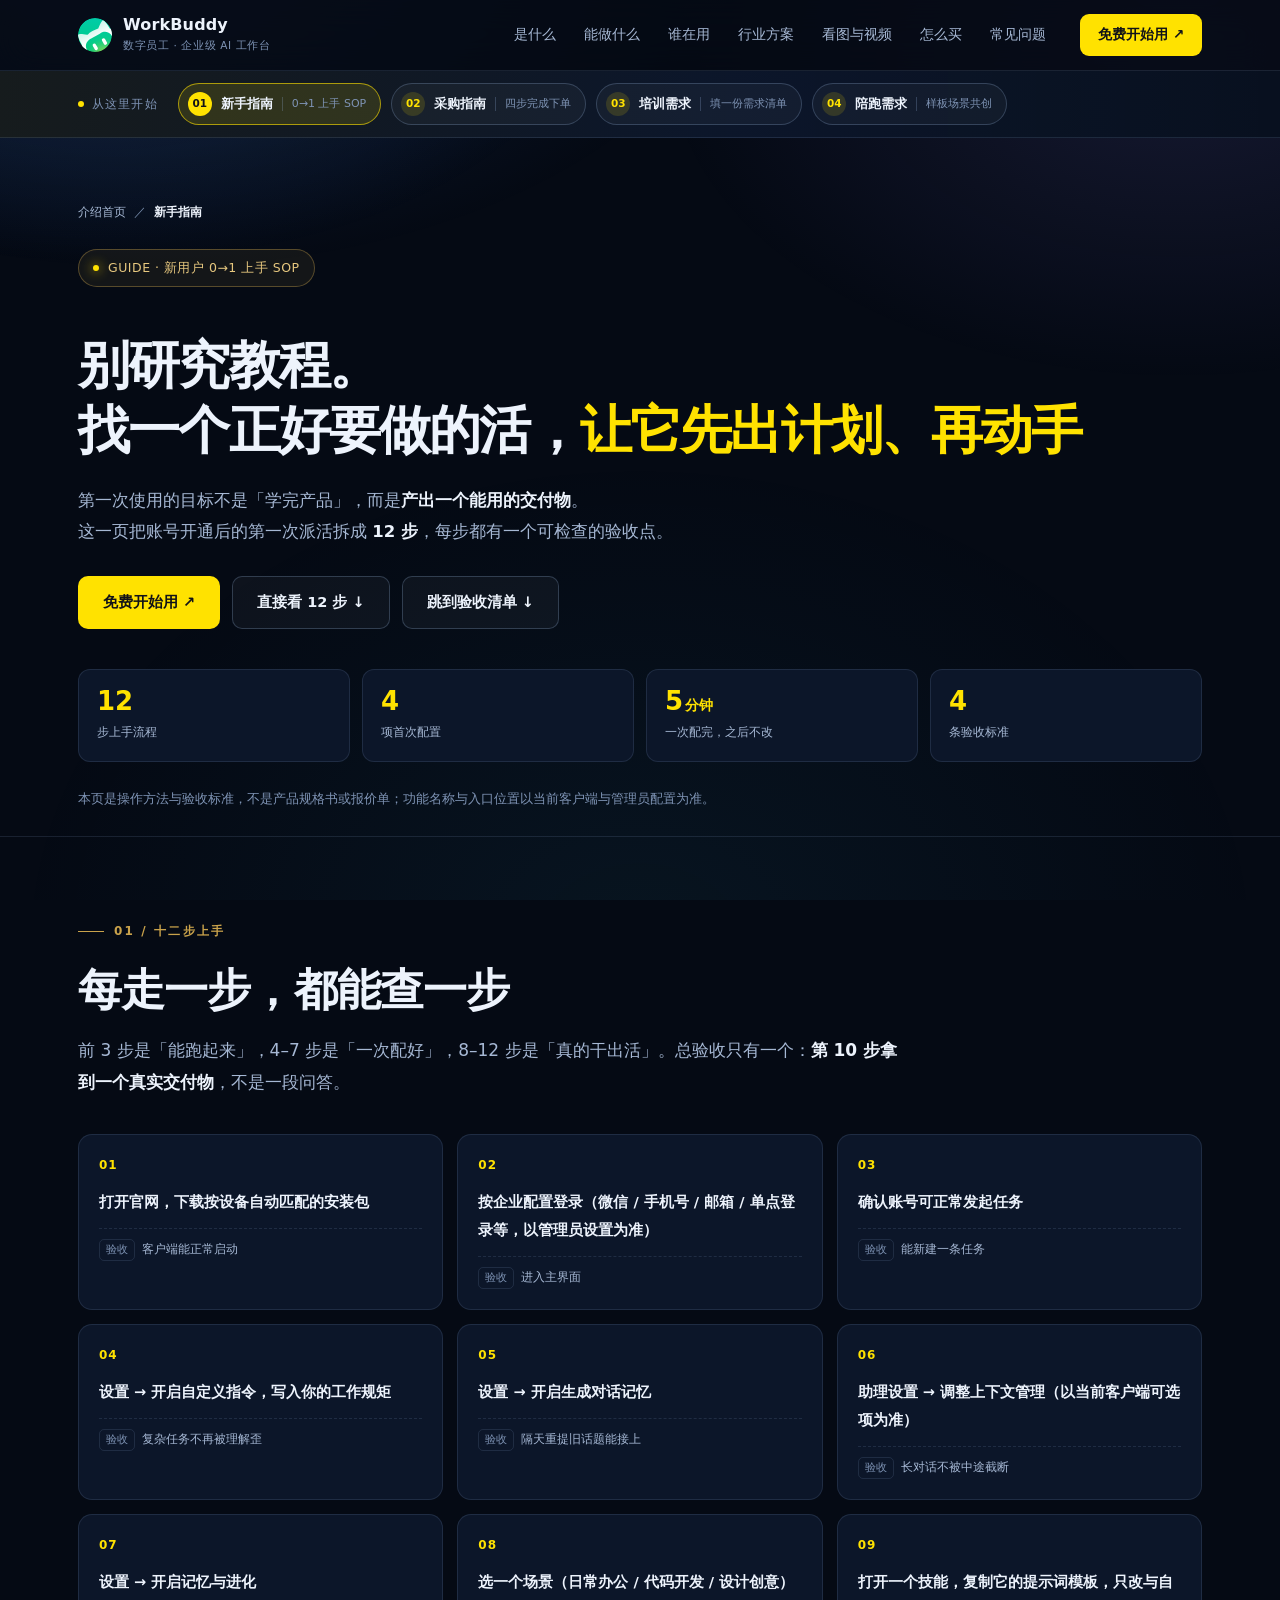
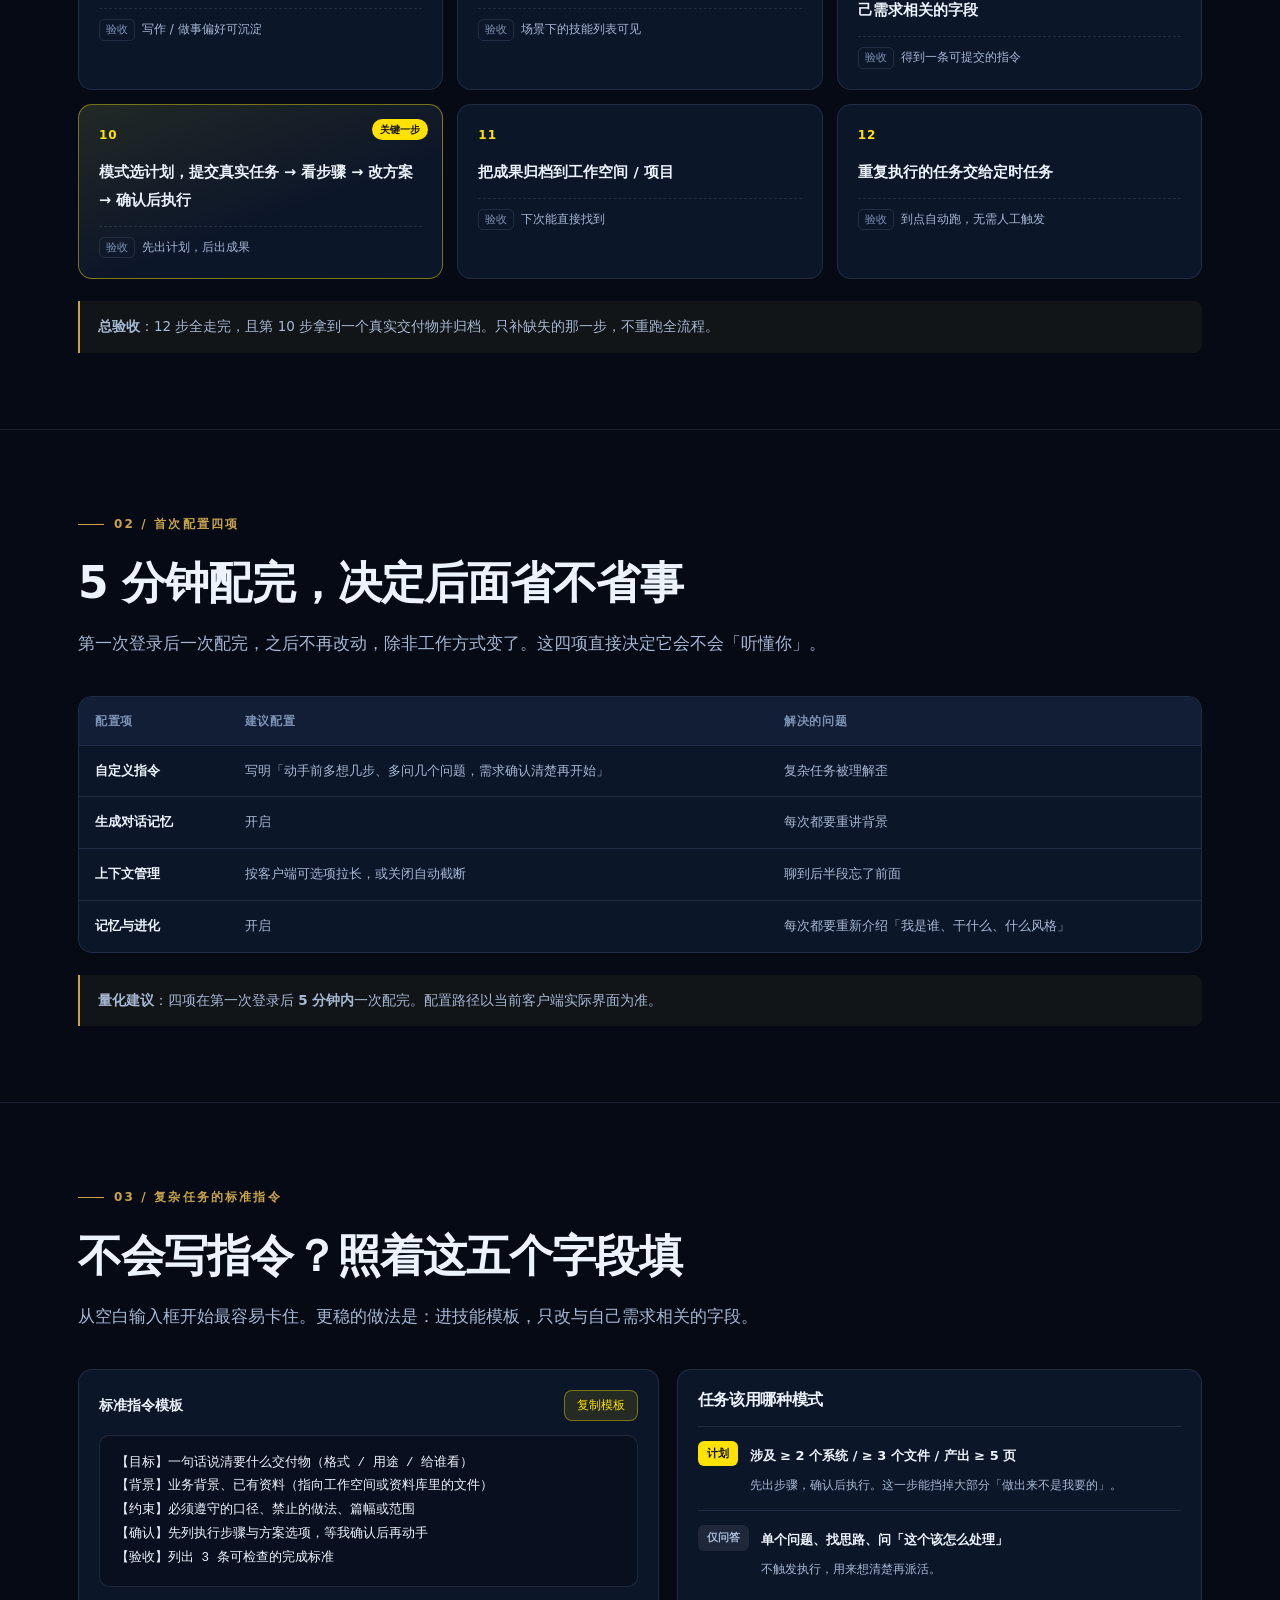
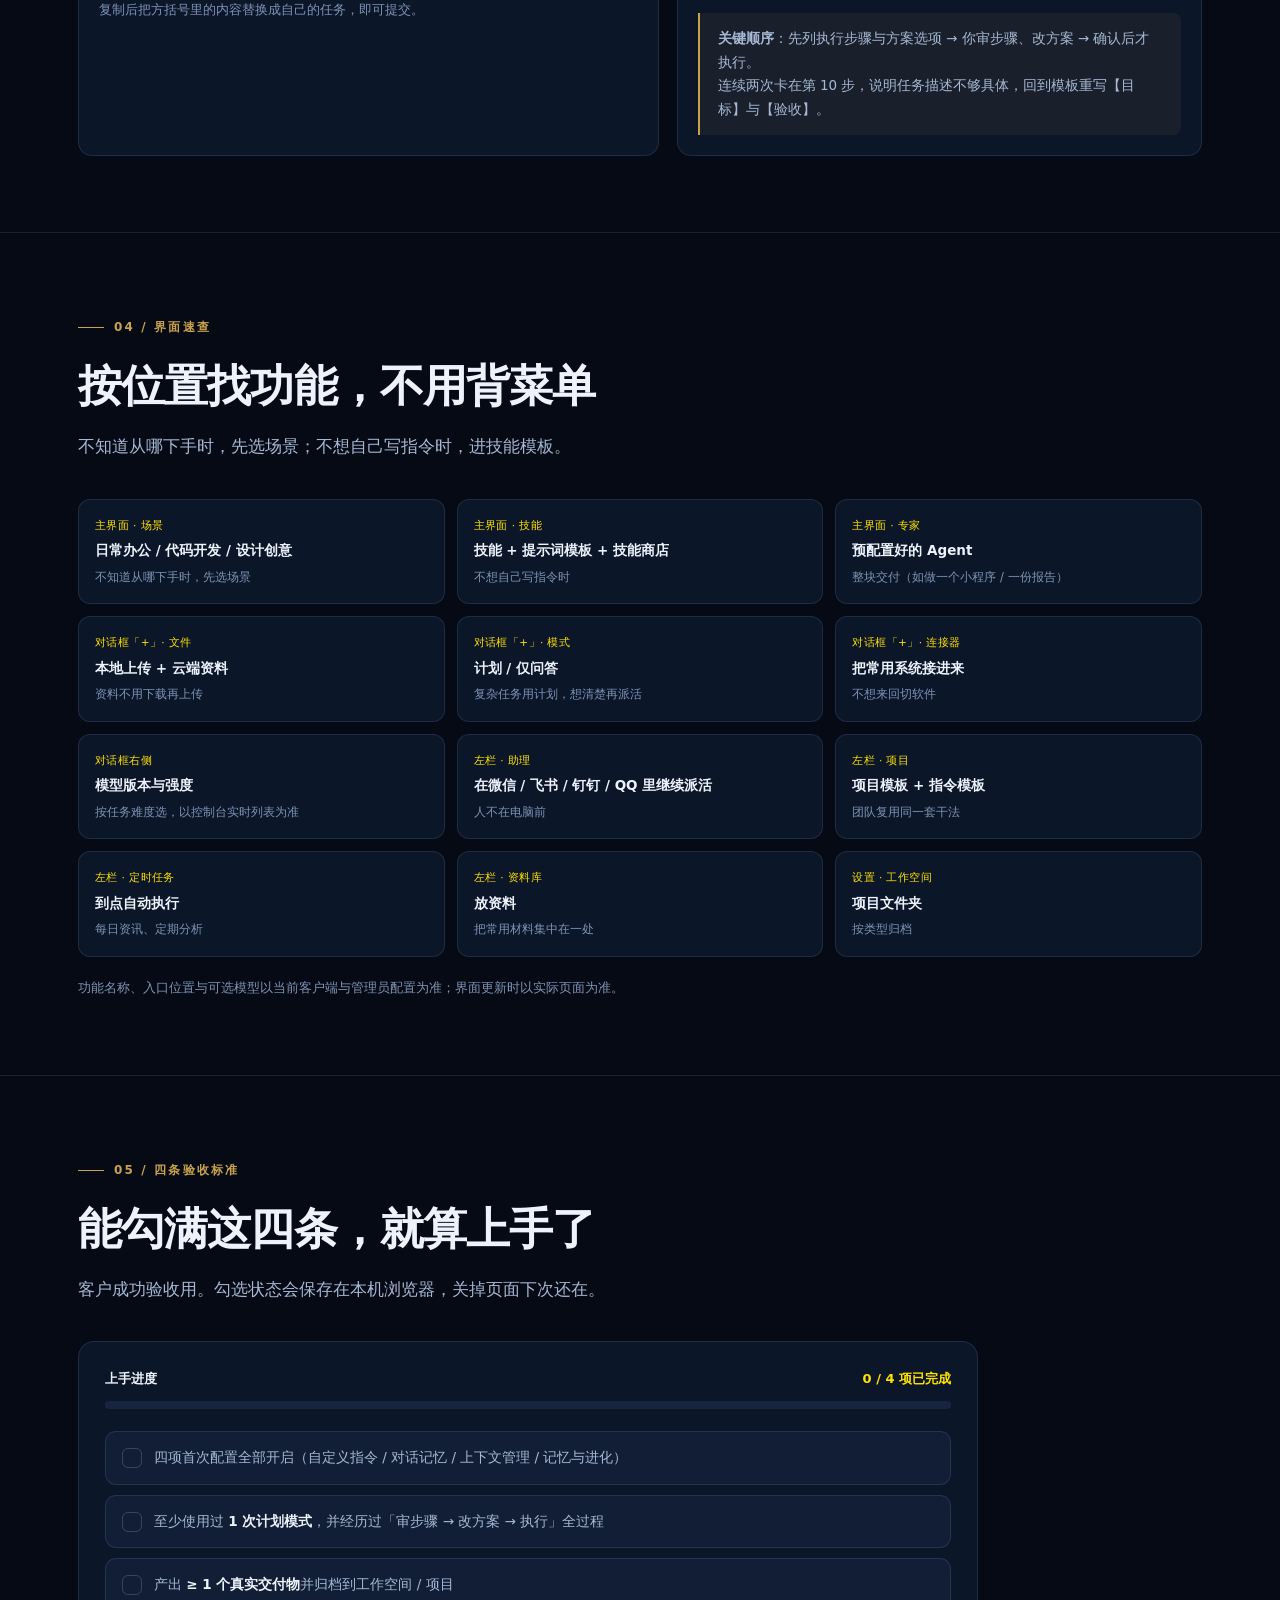
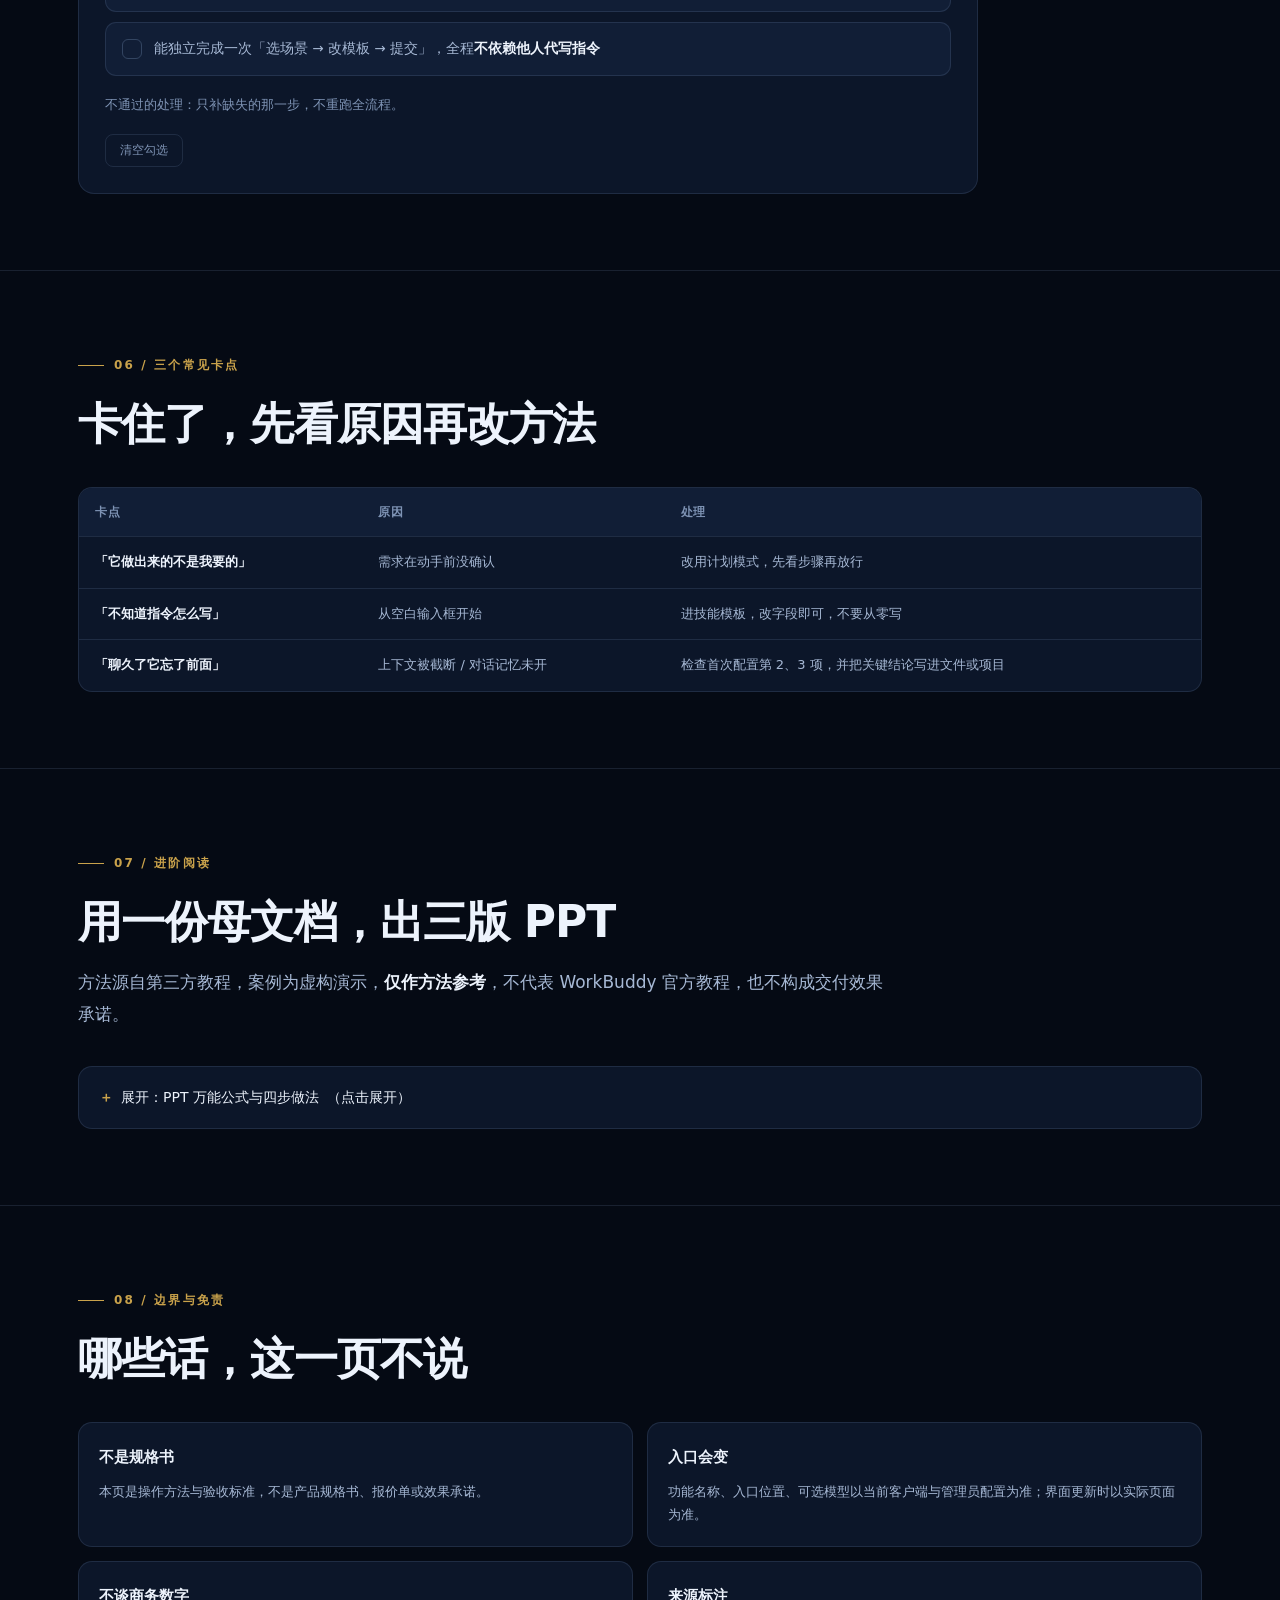
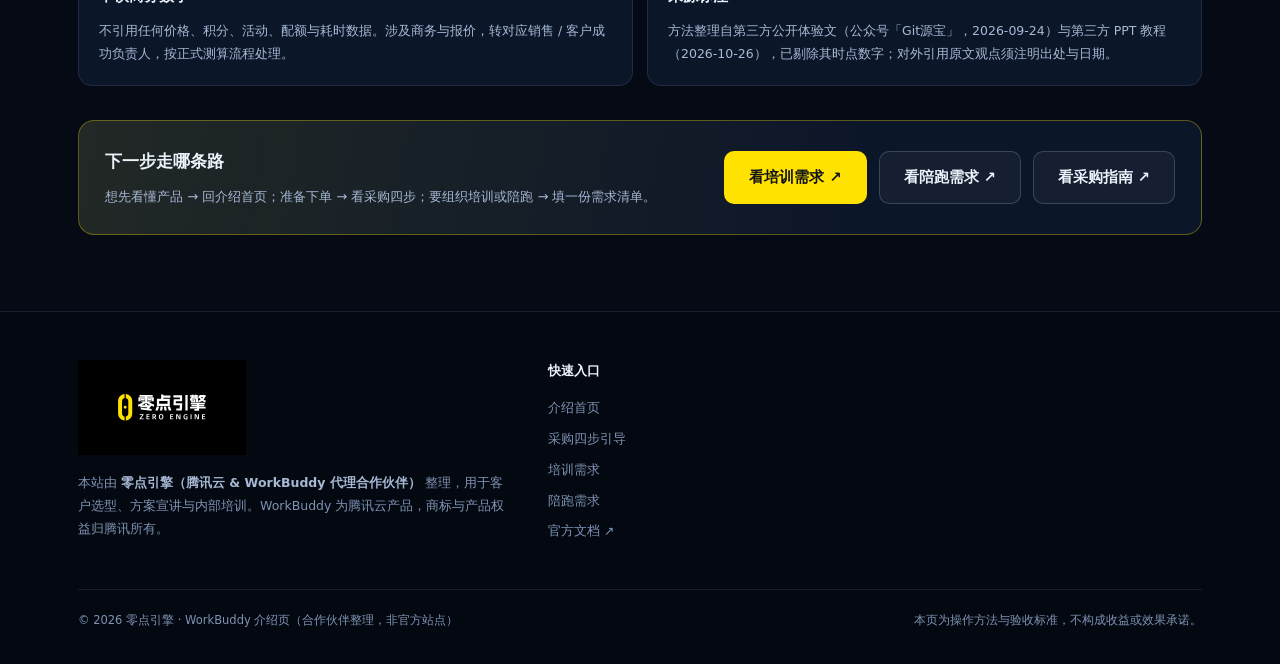
==== guide.html @ 8b99f72d "feat: 导航胶囊条 + 新手/培训/陪跑三个二级页" ====
<!DOCTYPE html>
<html lang="zh-CN">
<head>
<meta charset="UTF-8">
<meta name="viewport" content="width=device-width,initial-scale=1,viewport-fit=cover">
<title>新手指南 · WorkBuddy 0→1 上手 SOP</title>
<meta name="description" content="WorkBuddy 新用户上手指南：12 步上手、4 项首次配置、标准指令模板、界面速查、4 条验收标准与常见卡点处理。零点引擎（腾讯云合作伙伴）整理。">
<link rel="icon" href="assets/wb-logo.svg" type="image/svg+xml">
<link rel="stylesheet" href="styles.css">
</head>
<body>

<!-- ============ 导航 ============ -->
<header class="nav">
  <div class="nav-in">
    <a class="brand" href="index.html">
      <img src="assets/wb-logo.svg" alt="WorkBuddy">
      <span class="brand-txt"><strong>WorkBuddy</strong><span>数字员工 · 企业级 AI 工作台</span></span>
    </a>
    <nav class="nav-links" id="navLinks">
      <a href="index.html#what">是什么</a>
      <a href="index.html#features">能做什么</a>
      <a href="index.html#scenarios">谁在用</a>
      <a href="index.html#industry">行业方案</a>
      <a href="index.html#videos">看图与视频</a>
      <a href="index.html#buy">怎么买</a>
      <a href="index.html#faq">常见问题</a>
    </nav>
    <button class="burger" id="burger" aria-label="展开导航">☰</button>
    <a class="nav-cta" href="https://cloud.tencent.com/act/pro/workbuddy" target="_blank" rel="noopener">免费开始用 ↗</a>
  </div>
</header>

<!-- ============ 快捷胶囊 ============ -->
<div class="quickbar" role="navigation" aria-label="快捷入口">
  <div class="wrap quickbar-in">
    <span class="qb-label">从这里开始</span>
    <div class="qb-pills">
      <a class="qb-pill is-current" href="guide.html" aria-current="page"><i>01</i><b>新手指南</b><small>0→1 上手 SOP</small></a>
      <a class="qb-pill" href="index.html#buy-guide"><i>02</i><b>采购指南</b><small>四步完成下单</small></a>
      <a class="qb-pill" href="training.html"><i>03</i><b>培训需求</b><small>填一份需求清单</small></a>
      <a class="qb-pill" href="coaching.html"><i>04</i><b>陪跑需求</b><small>样板场景共创</small></a>
    </div>
  </div>
</div>

<main id="top">

<!-- ============ 页头 ============ -->
<section class="guide-hero">
  <div class="wrap">
    <div class="crumb"><a href="index.html">介绍首页</a><span>／</span><b>新手指南</b></div>
    <span class="hero-badge"><i></i> GUIDE · 新用户 0→1 上手 SOP</span>
    <h1>别研究教程。<br>找一个正好要做的活，<em>让它先出计划、再动手</em></h1>
    <p class="guide-lead">
      第一次使用的目标不是「学完产品」，而是<strong>产出一个能用的交付物</strong>。<br>
      这一页把账号开通后的第一次派活拆成 <b>12 步</b>，每步都有一个可检查的验收点。
    </p>
    <div class="hero-actions">
      <a class="btn btn-primary" href="https://cloud.tencent.com/act/pro/workbuddy" target="_blank" rel="noopener">免费开始用 ↗</a>
      <a class="btn btn-ghost" href="#g-steps">直接看 12 步 ↓</a>
      <a class="btn btn-ghost" href="#g-check">跳到验收清单 ↓</a>
    </div>
    <div class="g-stats">
      <div class="g-stat"><b>12</b><span>步上手流程</span></div>
      <div class="g-stat"><b>4</b><span>项首次配置</span></div>
      <div class="g-stat"><b>5<i>分钟</i></b><span>一次配完，之后不改</span></div>
      <div class="g-stat"><b>4</b><span>条验收标准</span></div>
    </div>
    <p class="small guide-hero-note">本页是操作方法与验收标准，不是产品规格书或报价单；功能名称与入口位置以当前客户端与管理员配置为准。</p>
  </div>
</section>

<!-- ============ 01 十二步 ============ -->
<section class="sec g-sec" id="g-steps">
  <div class="wrap">
    <div class="sec-head">
      <div class="eyebrow">01 / 十二步上手</div>
      <h2>每走一步，都能查一步</h2>
      <p class="lead">前 3 步是「能跑起来」，4–7 步是「一次配好」，8–12 步是「真的干出活」。总验收只有一个：<b>第 10 步拿到一个真实交付物</b>，不是一段问答。</p>
    </div>
    <div class="g-steps" id="gSteps"></div>
    <div class="note"><b>总验收</b>：12 步全走完，且第 10 步拿到一个真实交付物并归档。只补缺失的那一步，不重跑全流程。</div>
  </div>
</section>

<!-- ============ 02 首次配置 ============ -->
<section class="sec g-sec" id="g-config">
  <div class="wrap">
    <div class="sec-head">
      <div class="eyebrow">02 / 首次配置四项</div>
      <h2>5 分钟配完，决定后面省不省事</h2>
      <p class="lead">第一次登录后一次配完，之后不再改动，除非工作方式变了。这四项直接决定它会不会「听懂你」。</p>
    </div>
    <div class="g-table-wrap">
      <table class="g-table">
        <thead><tr><th>配置项</th><th>建议配置</th><th>解决的问题</th></tr></thead>
        <tbody>
          <tr><td><b>自定义指令</b></td><td>写明「动手前多想几步、多问几个问题，需求确认清楚再开始」</td><td>复杂任务被理解歪</td></tr>
          <tr><td><b>生成对话记忆</b></td><td>开启</td><td>每次都要重讲背景</td></tr>
          <tr><td><b>上下文管理</b></td><td>按客户端可选项拉长，或关闭自动截断</td><td>聊到后半段忘了前面</td></tr>
          <tr><td><b>记忆与进化</b></td><td>开启</td><td>每次都要重新介绍「我是谁、干什么、什么风格」</td></tr>
        </tbody>
      </table>
    </div>
    <div class="note"><b>量化建议</b>：四项在第一次登录后 <b>5 分钟内</b>一次配完。配置路径以当前客户端实际界面为准。</div>
  </div>
</section>

<!-- ============ 03 指令模板 ============ -->
<section class="sec g-sec" id="g-prompt">
  <div class="wrap">
    <div class="sec-head">
      <div class="eyebrow">03 / 复杂任务的标准指令</div>
      <h2>不会写指令？照着这五个字段填</h2>
      <p class="lead">从空白输入框开始最容易卡住。更稳的做法是：进技能模板，只改与自己需求相关的字段。</p>
    </div>
    <div class="g-prompt-grid">
      <div class="g-code-box">
        <div class="g-code-hd"><b>标准指令模板</b><button type="button" class="g-copy" id="copyPrompt">复制模板</button></div>
        <pre class="g-code" id="promptText">【目标】一句话说清要什么交付物（格式 / 用途 / 给谁看）
【背景】业务背景、已有资料（指向工作空间或资料库里的文件）
【约束】必须遵守的口径、禁止的做法、篇幅或范围
【确认】先列执行步骤与方案选项，等我确认后再动手
【验收】列出 3 条可检查的完成标准</pre>
        <p class="small">复制后把方括号里的内容替换成自己的任务，即可提交。</p>
      </div>
      <div class="g-mode">
        <h3>任务该用哪种模式</h3>
        <div class="g-mode-row"><span class="g-mode-tag">计划</span><div><b>涉及 ≥ 2 个系统 / ≥ 3 个文件 / 产出 ≥ 5 页</b><p>先出步骤，确认后执行。这一步能挡掉大部分「做出来不是我要的」。</p></div></div>
        <div class="g-mode-row"><span class="g-mode-tag is-quiet">仅问答</span><div><b>单个问题、找思路、问「这个该怎么处理」</b><p>不触发执行，用来想清楚再派活。</p></div></div>
        <div class="note" style="margin-top:18px"><b>关键顺序</b>：先列执行步骤与方案选项 → 你审步骤、改方案 → 确认后才执行。<br>连续两次卡在第 10 步，说明任务描述不够具体，回到模板重写【目标】与【验收】。</div>
      </div>
    </div>
  </div>
</section>

<!-- ============ 04 界面速查 ============ -->
<section class="sec g-sec" id="g-ui">
  <div class="wrap">
    <div class="sec-head">
      <div class="eyebrow">04 / 界面速查</div>
      <h2>按位置找功能，不用背菜单</h2>
      <p class="lead">不知道从哪下手时，先选场景；不想自己写指令时，进技能模板。</p>
    </div>
    <div class="g-ui-grid" id="gUi"></div>
    <p class="small" style="margin-top:20px">功能名称、入口位置与可选模型以当前客户端与管理员配置为准；界面更新时以实际页面为准。</p>
  </div>
</section>

<!-- ============ 05 验收清单 ============ -->
<section class="sec g-sec" id="g-check">
  <div class="wrap">
    <div class="sec-head">
      <div class="eyebrow">05 / 四条验收标准</div>
      <h2>能勾满这四条，就算上手了</h2>
      <p class="lead">客户成功验收用。勾选状态会保存在本机浏览器，关掉页面下次还在。</p>
    </div>
    <div class="g-check-box">
      <div class="g-progress-hd"><b>上手进度</b><span id="gProgressTxt">0 / 4 项已完成</span></div>
      <div class="g-progress"><i id="gProgressBar"></i></div>
      <div class="g-checks" id="gChecks">
        <label class="chk"><input type="checkbox" data-check="0"><span class="ck"></span><span>四项首次配置全部开启（自定义指令 / 对话记忆 / 上下文管理 / 记忆与进化）</span></label>
        <label class="chk"><input type="checkbox" data-check="1"><span class="ck"></span><span>至少使用过 <b>1 次计划模式</b>，并经历过「审步骤 → 改方案 → 执行」全过程</span></label>
        <label class="chk"><input type="checkbox" data-check="2"><span class="ck"></span><span>产出 <b>≥ 1 个真实交付物</b>并归档到工作空间 / 项目</span></label>
        <label class="chk"><input type="checkbox" data-check="3"><span class="ck"></span><span>能独立完成一次「选场景 → 改模板 → 提交」，全程<b>不依赖他人代写指令</b></span></label>
      </div>
      <p class="small" style="margin-top:18px">不通过的处理：只补缺失的那一步，不重跑全流程。</p>
      <button type="button" class="g-reset" id="gReset">清空勾选</button>
    </div>
  </div>
</section>

<!-- ============ 06 卡点 ============ -->
<section class="sec g-sec" id="g-stuck">
  <div class="wrap">
    <div class="sec-head">
      <div class="eyebrow">06 / 三个常见卡点</div>
      <h2>卡住了，先看原因再改方法</h2>
    </div>
    <div class="g-table-wrap">
      <table class="g-table">
        <thead><tr><th>卡点</th><th>原因</th><th>处理</th></tr></thead>
        <tbody>
          <tr><td><b>「它做出来的不是我要的」</b></td><td>需求在动手前没确认</td><td>改用计划模式，先看步骤再放行</td></tr>
          <tr><td><b>「不知道指令怎么写」</b></td><td>从空白输入框开始</td><td>进技能模板，改字段即可，不要从零写</td></tr>
          <tr><td><b>「聊久了它忘了前面」</b></td><td>上下文被截断 / 对话记忆未开</td><td>检查首次配置第 2、3 项，并把关键结论写进文件或项目</td></tr>
        </tbody>
      </table>
    </div>
  </div>
</section>

<!-- ============ 07 进阶（折叠） ============ -->
<section class="sec g-sec" id="g-advanced">
  <div class="wrap">
    <div class="sec-head">
      <div class="eyebrow">07 / 进阶阅读</div>
      <h2>用一份母文档，出三版 PPT</h2>
      <p class="lead">方法源自第三方教程，案例为虚构演示，<b>仅作方法参考</b>，不代表 WorkBuddy 官方教程，也不构成交付效果承诺。</p>
    </div>
    <details class="fold g-fold">
      <summary>展开：PPT 万能公式与四步做法 <span>（点击展开）</span></summary>
      <div class="fold-body">
        <div class="g-formula">一份 PPT ＝ 母文档 ＋ 汇报方法 ＋ 汇报对象 ＋ 汇报目的</div>
        <p>核心不是「会点 PPT 按钮」，而是把一次复盘做成三种受众的版本，且全程只用一份母文档驱动。<b>PPT 不是内容库，只是这一次沟通的版本；真正要维护的是背后那份母文档。</b></p>
        <div class="g-table-wrap" style="margin-top:18px">
          <table class="g-table">
            <thead><tr><th>步</th><th>动作</th><th>验收点</th></tr></thead>
            <tbody>
              <tr><td>1 母文档</td><td>读工作空间全量文件，整理成含 10 项结构 + 4 附录的复盘母文档，关键数字标来源</td><td>母文档 ≥ 10 项、数字溯源、不编造矛盾</td></tr>
              <tr><td>2 出大纲</td><td>先给逐页标题 / 大纲，确认结构再生成</td><td>三版目录与对象 / 目的一一对应</td></tr>
              <tr><td>3 分版生成</td><td>管理层 5 页（结论先行）/ 团队 12 页（行动导向）/ 客户 7+1 页（按目标重组）</td><td>页数、对象、目的一一对应</td></tr>
              <tr><td>4 校核导出</td><td>人工校核数据口径与品牌标识，导出 .pptx</td><td>客户版含「数据口径与限制」附录</td></tr>
            </tbody>
          </table>
        </div>
        <p class="small" style="margin-top:16px">来源：第三方教程《WorkBuddy 做 PPT 的万能公式》（公众号「明天的AI」，2026-10-26）方法提炼。对外演示以你方当前默认 / 授权模型为准；品牌标识引用官方资产，不截取第三方图片。</p>
      </div>
    </details>
  </div>
</section>

<!-- ============ 08 边界 ============ -->
<section class="sec g-sec" id="g-boundary">
  <div class="wrap">
    <div class="sec-head">
      <div class="eyebrow">08 / 边界与免责</div>
      <h2>哪些话，这一页不说</h2>
    </div>
    <div class="g-boundary">
      <div class="g-bcard"><b>不是规格书</b><p>本页是操作方法与验收标准，不是产品规格书、报价单或效果承诺。</p></div>
      <div class="g-bcard"><b>入口会变</b><p>功能名称、入口位置、可选模型以当前客户端与管理员配置为准；界面更新时以实际页面为准。</p></div>
      <div class="g-bcard"><b>不谈商务数字</b><p>不引用任何价格、积分、活动、配额与耗时数据。涉及商务与报价，转对应销售 / 客户成功负责人，按正式测算流程处理。</p></div>
      <div class="g-bcard"><b>来源标注</b><p>方法整理自第三方公开体验文（公众号「Git源宝」，2026-09-24）与第三方 PPT 教程（2026-10-26），已剔除其时点数字；对外引用原文观点须注明出处与日期。</p></div>
    </div>
    <div class="g-next">
      <div><b>下一步走哪条路</b><p>想先看懂产品 → 回介绍首页；准备下单 → 看采购四步；要组织培训或陪跑 → 填一份需求清单。</p></div>
      <div class="hero-actions">
        <a class="btn btn-primary" href="training.html">看培训需求 ↗</a>
        <a class="btn btn-ghost" href="coaching.html">看陪跑需求 ↗</a>
        <a class="btn btn-ghost" href="index.html#buy-guide">看采购指南 ↗</a>
      </div>
    </div>
  </div>
</section>

</main>

<footer>
  <div class="wrap">
    <div class="foot-grid">
      <div>
        <img src="assets/lingdian-logo.svg" alt="零点引擎">
        <p>本站由 <b style="color:var(--muted)">零点引擎（腾讯云 &amp; WorkBuddy 代理合作伙伴）</b> 整理，用于客户选型、方案宣讲与内部培训。WorkBuddy 为腾讯云产品，商标与产品权益归腾讯所有。</p>
      </div>
      <div>
        <h5>快速入口</h5>
        <ul>
          <li><a href="index.html">介绍首页</a></li>
          <li><a href="index.html#buy-guide">采购四步引导</a></li>
          <li><a href="training.html">培训需求</a></li>
          <li><a href="coaching.html">陪跑需求</a></li>
          <li><a href="https://workbuddy.cn/docs/workbuddy/Overview" target="_blank" rel="noopener">官方文档 ↗</a></li>
        </ul>
      </div>
    </div>
    <div class="foot-bottom">
      <span>© 2026 零点引擎 · WorkBuddy 介绍页（合作伙伴整理，非官方站点）</span>
      <span>本页为操作方法与验收标准，不构成收益或效果承诺。</span>
    </div>
  </div>
</footer>

<script src="page.js"></script>
</body>
</html>
---- styles.css ----
/* WorkBuddy 介绍站 · 视觉系统
   深蓝底 + 品牌黄强调，参考 zhongyun.xinnuanji.cn 与 workbuddy.link 发布页的深色叙事语言 */
:root{
  --bg:#050A14;
  --bg-2:#08101F;
  --panel:#0C1629;
  --panel-2:#111E36;
  --panel-3:#16243F;
  --line:rgba(160,190,235,.13);
  --line-strong:rgba(160,190,235,.24);
  --text:#EDF3FC;
  --muted:#A6B8D4;
  --dim:#7E93B4;
  --gold:#C9A24B;
  --yellow:#FFE200;
  --blue:#4C8DFF;
  --cyan:#3FC6F0;
  --violet:#8B7CF6;
  --green:#4ED8A0;
  --rose:#F0786A;
  --amber:#FFB800;
  --maxw:1180px;
  --radius:18px;
  --radius-s:12px;
  --sans:"PingFang SC","Hiragino Sans GB","Microsoft YaHei",system-ui,-apple-system,"Segoe UI",Roboto,sans-serif;
}
*{box-sizing:border-box}
html{scroll-behavior:smooth;scroll-padding-top:84px}
body{
  margin:0;background:var(--bg);color:var(--text);font-family:var(--sans);
  font-size:16px;line-height:1.75;-webkit-font-smoothing:antialiased;overflow-x:hidden;
}
body::before{
  content:"";position:fixed;inset:0;z-index:-1;pointer-events:none;
  background:
    radial-gradient(900px 520px at 12% -8%,rgba(76,141,255,.16),transparent 66%),
    radial-gradient(760px 480px at 92% 6%,rgba(139,124,246,.13),transparent 68%),
    radial-gradient(900px 700px at 50% 105%,rgba(63,198,240,.06),transparent 70%);
}
a{color:inherit;text-decoration:none}
button{font-family:inherit;cursor:pointer}
img{max-width:100%;display:block}
::selection{background:rgba(255,226,0,.28);color:#fff}
.wrap{max-width:var(--maxw);margin:0 auto;padding:0 28px}
.sec{padding:104px 0;position:relative}
.sec + .sec{border-top:1px solid var(--line)}
.eyebrow{
  display:inline-flex;align-items:center;gap:10px;font-size:12px;letter-spacing:.18em;
  text-transform:uppercase;color:var(--gold);font-weight:700;margin-bottom:20px;
}
.eyebrow::before{content:"";width:26px;height:1px;background:var(--gold)}
h1,h2,h3,h4{line-height:1.25;margin:0;letter-spacing:-.02em}
h2{font-size:clamp(28px,3.5vw,44px);font-weight:700}
h3{font-size:20px;font-weight:650}
p{margin:0}
.lead{color:var(--muted);font-size:17px;max-width:820px;margin-top:18px;line-height:1.85}
.sec-head{max-width:860px;margin-bottom:48px}
.hl{color:var(--yellow)}
.mono{font-variant-numeric:tabular-nums}
.small{font-size:13px;color:var(--dim);line-height:1.7}
.note{
  margin-top:22px;padding:14px 18px;border-left:2px solid var(--gold);
  background:rgba(201,162,75,.07);color:var(--muted);font-size:13.5px;border-radius:0 8px 8px 0;
}

/* ============ 导航 ============ */
.nav{
  position:sticky;top:0;z-index:60;backdrop-filter:blur(18px);
  background:rgba(5,10,20,.82);border-bottom:1px solid var(--line);
}
.nav-in{max-width:var(--maxw);margin:0 auto;padding:0 28px;height:70px;display:flex;align-items:center;gap:22px}
.brand{display:flex;align-items:center;gap:11px;flex-shrink:0}
.brand img{width:34px;height:34px;border-radius:10px}
.brand-txt strong{display:block;font-size:16px;letter-spacing:.01em;line-height:1.2}
.brand-txt span{display:block;font-size:10.5px;color:var(--dim);letter-spacing:.06em;margin-top:2px}
.nav-links{display:flex;gap:4px;margin-left:auto;align-items:center}
.nav-links a{
  font-size:13.5px;color:var(--muted);padding:8px 12px;border-radius:8px;
  transition:color .2s,background .2s;white-space:nowrap;
}
.nav-links a:hover,.nav-links a.active{color:var(--text);background:rgba(255,255,255,.06)}
.nav-cta{
  flex-shrink:0;background:var(--yellow);color:#111318;font-weight:700;font-size:13.5px;
  padding:9px 18px;border-radius:9px;border:0;transition:transform .2s,box-shadow .2s;
}
.nav-cta:hover{transform:translateY(-2px);box-shadow:0 8px 24px rgba(255,226,0,.24)}
.burger{display:none;background:none;border:0;color:var(--text);font-size:22px;padding:6px}
@media(max-width:1080px){
  .nav-links{display:none;position:absolute;top:70px;left:0;right:0;flex-direction:column;
    align-items:stretch;gap:0;background:rgba(6,12,24,.98);border-bottom:1px solid var(--line);
    padding:12px 24px 20px;margin:0}
  .nav-links.open{display:flex}
  .nav-links a{padding:12px 10px;font-size:15px}
  .burger{display:block;margin-left:auto}
  .nav-cta{margin-left:0}
}

/* ============ 按钮 ============ */
.btn{
  display:inline-flex;align-items:center;justify-content:center;gap:8px;
  padding:13px 24px;border-radius:10px;font-size:14.5px;font-weight:650;
  border:1px solid transparent;transition:transform .2s,box-shadow .2s,background .2s,border-color .2s;
  white-space:nowrap;
}
.btn:hover{transform:translateY(-2px)}
.btn-primary{background:var(--yellow);color:#111318}
.btn-primary:hover{box-shadow:0 10px 30px rgba(255,226,0,.23)}
.btn-ghost{background:rgba(255,255,255,.04);border-color:var(--line-strong);color:var(--text)}
.btn-ghost:hover{background:rgba(255,255,255,.09);border-color:rgba(255,255,255,.34)}
.btn-sm{padding:9px 16px;font-size:13px;border-radius:8px}

/* ============ Hero ============ */
.hero{padding:86px 0 0;position:relative;overflow:hidden}
.hero-grid{display:grid;grid-template-columns:1.08fr .92fr;gap:56px;align-items:center}
.hero-badge{
  display:inline-flex;align-items:center;gap:9px;padding:7px 14px;border-radius:999px;
  border:1px solid rgba(201,162,75,.38);background:rgba(201,162,75,.08);
  color:#E7C87F;font-size:12.5px;letter-spacing:.04em;margin-bottom:26px;
}
.hero-badge i{width:6px;height:6px;border-radius:50%;background:var(--yellow);box-shadow:0 0 12px var(--yellow)}
.hero h1{font-size:clamp(38px,5.1vw,66px);font-weight:750;letter-spacing:-.035em}
.hero h1 em{
  font-style:normal;color:var(--yellow);white-space:nowrap;
  background:linear-gradient(transparent 70%,rgba(255,226,0,.2) 70%,rgba(255,226,0,.2) 92%,transparent 92%);
}
.hero-desc{font-size:17.5px;color:var(--muted);margin-top:24px;max-width:590px;line-height:1.9}
.hero-desc b{color:var(--text);font-weight:600}
.hero-actions{display:flex;gap:12px;margin-top:34px;flex-wrap:wrap}
.hero-trust{display:flex;flex-wrap:wrap;gap:10px 22px;margin-top:30px;font-size:12.5px;color:var(--dim)}
.hero-trust span{display:inline-flex;align-items:center;gap:7px}
.hero-trust span::before{content:"✓";color:var(--green);font-weight:700}
.hero-visual{
  position:relative;border:1px solid var(--line-strong);border-radius:22px;
  background:linear-gradient(160deg,rgba(20,34,62,.95),rgba(9,16,31,.95));
  padding:20px;box-shadow:0 30px 90px rgba(0,0,0,.5),inset 0 1px 0 rgba(255,255,255,.05);
  overflow:hidden;
}
.hero-visual::before{
  content:"";position:absolute;top:-120px;right:-100px;width:300px;height:300px;
  background:radial-gradient(circle,rgba(76,141,255,.22),transparent 70%);pointer-events:none;
}
.wb-topbar{display:flex;align-items:center;gap:8px;padding-bottom:14px;border-bottom:1px solid var(--line)}
.wb-dot{width:9px;height:9px;border-radius:50%}
.wb-topbar span{margin-left:10px;font-size:11.5px;color:var(--dim);letter-spacing:.04em}
.wb-mode{margin-left:auto;font-size:11px;padding:3px 9px;border-radius:6px;background:rgba(76,141,255,.16);color:#9FC0FF}
.wb-task{margin-top:18px;border-radius:12px;padding:14px 16px;background:rgba(255,255,255,.045);border:1px solid var(--line)}
.wb-task .who{font-size:11px;color:var(--dim);margin-bottom:6px}
.wb-task p{font-size:14.5px;line-height:1.65}
.wb-steps{margin-top:14px;display:flex;flex-direction:column;gap:9px}
.wb-step{
  display:flex;align-items:center;gap:11px;padding:10px 13px;border-radius:10px;
  background:rgba(255,255,255,.035);border:1px solid var(--line);font-size:12.5px;color:var(--muted);
  animation:stepPulse 5.5s ease-in-out infinite;
}
.wb-step:nth-child(2){animation-delay:.5s}
.wb-step:nth-child(3){animation-delay:1s}
.wb-step:nth-child(4){animation-delay:1.5s}
.wb-step .ico{
  width:22px;height:22px;border-radius:7px;display:grid;place-items:center;flex-shrink:0;
  font-size:11px;background:rgba(76,141,255,.16);color:#9FC0FF;
}
.wb-step.done .ico{background:rgba(78,216,160,.16);color:var(--green)}
.wb-step b{color:var(--text);font-weight:600}
@keyframes stepPulse{0%,100%{border-color:var(--line)}50%{border-color:rgba(76,141,255,.32)}}
.wb-result{
  margin-top:14px;border-radius:12px;padding:14px 16px;
  background:linear-gradient(120deg,rgba(255,226,0,.11),rgba(255,226,0,.02));
  border:1px solid rgba(255,226,0,.26);
}
.wb-result .who{font-size:11px;color:#E7C87F;margin-bottom:8px}
.wb-files{display:flex;gap:8px;flex-wrap:wrap}
.wb-file{font-size:11.5px;padding:6px 10px;border-radius:7px;background:rgba(0,0,0,.28);border:1px solid rgba(255,226,0,.18)}
.wb-foot{display:flex;align-items:center;gap:8px;margin-top:16px;font-size:11px;color:var(--dim)}
.wb-foot .bar{flex:1;height:3px;border-radius:3px;background:rgba(255,255,255,.08);overflow:hidden}
.wb-foot .bar i{display:block;width:72%;height:100%;background:linear-gradient(90deg,var(--blue),var(--yellow))}
.stat-strip{
  margin-top:78px;border-top:1px solid var(--line);border-bottom:1px solid var(--line);
  display:grid;grid-template-columns:repeat(5,1fr);background:rgba(255,255,255,.018);
}
.stat{padding:26px 22px;border-right:1px solid var(--line)}
.stat:last-child{border-right:0}
.stat b{display:block;font-size:27px;font-weight:750;letter-spacing:-.03em;color:var(--text)}
.stat b i{font-style:normal;font-size:14px;color:var(--muted);margin-left:3px;font-weight:500}
.stat span{display:block;font-size:12.5px;color:var(--dim);margin-top:4px}
.stat:nth-child(4) b{color:var(--yellow)}

/* ============ 通用卡片 ============ */
.grid{display:grid;gap:16px}
.g2{grid-template-columns:repeat(2,1fr)}
.g3{grid-template-columns:repeat(3,1fr)}
.g4{grid-template-columns:repeat(4,1fr)}
.card{
  background:var(--panel);border:1px solid var(--line);border-radius:var(--radius);
  padding:26px;transition:transform .25s,border-color .25s,background .25s;
}
.card:hover{transform:translateY(-4px);border-color:var(--line-strong);background:var(--panel-2)}
.card .num{font-size:11.5px;letter-spacing:.14em;color:var(--gold);font-weight:700}
.card h3{margin-top:12px}
.card p{color:var(--muted);font-size:14px;margin-top:10px;line-height:1.8}
.card .eg{
  margin-top:16px;padding-top:14px;border-top:1px dashed var(--line);
  font-size:12.5px;color:var(--dim);
}
.card .eg b{color:var(--cyan);font-weight:600}

/* 对比表 */
.compare{width:100%;border-collapse:separate;border-spacing:0;border:1px solid var(--line);border-radius:var(--radius);overflow:hidden}
.compare th,.compare td{padding:16px 18px;text-align:left;font-size:14px;border-bottom:1px solid var(--line);vertical-align:top}
.compare thead th{background:var(--panel-2);font-size:13px;color:var(--muted);font-weight:600}
.compare tbody tr:last-child td{border-bottom:0}
.compare tbody td:first-child{color:var(--dim);font-size:13px;width:150px;background:rgba(255,255,255,.014)}
.compare .good{background:rgba(255,226,0,.045)}
.compare .good strong{color:var(--yellow)}
.compare td{color:var(--muted)}
.compare td strong{color:var(--text)}
.swipe-hint{display:none;margin:0 0 10px;color:var(--gold)}
@media(max-width:760px){
  .compare{display:block;overflow-x:auto;white-space:nowrap}
  .swipe-hint{display:block;padding:0 4px}
}

/* 判断标准四卡 */
.criteria{display:grid;grid-template-columns:repeat(4,1fr);gap:14px;margin-top:32px}
.crit{
  padding:22px;border:1px solid var(--line);border-radius:14px;background:var(--panel);
  position:relative;overflow:hidden;
}
.crit::after{content:"";position:absolute;right:-30px;top:-30px;width:90px;height:90px;border-radius:50%;
  background:radial-gradient(circle,rgba(201,162,75,.14),transparent 70%)}
.crit .k{font-size:11px;color:var(--gold);letter-spacing:.12em;font-weight:700}
.crit h4{font-size:18px;margin-top:10px}
.crit p{font-size:13px;color:var(--muted);margin-top:8px;line-height:1.75}

/* 流程图 */
.flow{display:grid;grid-template-columns:repeat(6,1fr);gap:10px;margin-top:34px;position:relative}
.flow-item{
  border:1px solid var(--line);border-radius:13px;padding:18px 14px;background:var(--panel);
  position:relative;text-align:center;
}
.flow-item:not(:last-child)::after{
  content:"→";position:absolute;right:-13px;top:50%;transform:translateY(-50%);
  color:var(--dim);font-size:15px;z-index:2;background:var(--bg);padding:2px 1px;
}
.flow-item .badge{font-size:10.5px;padding:3px 9px;border-radius:999px;display:inline-block;font-weight:600}
.flow-item .badge.human{background:rgba(255,226,0,.14);color:var(--yellow)}
.flow-item .badge.ai{background:rgba(76,141,255,.15);color:#9FC0FF}
.flow-item h4{font-size:15px;margin-top:12px}
.flow-item p{font-size:12px;color:var(--dim);margin-top:6px;line-height:1.6}
.flow-item .n{position:absolute;left:12px;top:10px;font-size:10px;color:var(--dim)}

/* ============ Tabs ============ */
.tabs{display:flex;gap:8px;flex-wrap:wrap;margin-bottom:26px}
.tab{
  padding:9px 18px;border-radius:999px;border:1px solid var(--line-strong);
  background:rgba(255,255,255,.025);color:var(--muted);font-size:13.5px;transition:.2s;
}
.tab:hover{color:var(--text);border-color:rgba(255,255,255,.35)}
.tab.active{background:var(--yellow);color:#111318;border-color:var(--yellow);font-weight:650}
.tab-panel{display:none;animation:fadeUp .4s ease both}
.tab-panel.active{display:block}
@keyframes fadeUp{from{opacity:0;transform:translateY(10px)}to{opacity:1;transform:none}}

/* 岗位地图 */
.roles{display:grid;grid-template-columns:repeat(4,1fr);gap:12px}
.role{
  border:1px solid var(--line);border-radius:13px;padding:18px;background:var(--panel);
  transition:.25s;
}
.role:hover{border-color:rgba(76,141,255,.45);background:var(--panel-2);transform:translateY(-3px)}
.role .ic{font-size:20px}
.role h4{font-size:15.5px;margin-top:10px}
.role p{font-size:12.5px;color:var(--muted);margin-top:7px;line-height:1.7}
.func-table{margin-top:36px}
.func-grid{display:grid;grid-template-columns:repeat(4,1fr);gap:10px}
.func{
  border:1px solid var(--line);border-radius:11px;padding:15px;background:rgba(255,255,255,.018);
}
.func .top{display:flex;align-items:baseline;justify-content:space-between;gap:8px}
.func h4{font-size:14.5px}
.func .x{font-size:17px;font-weight:750;color:var(--yellow);white-space:nowrap}
.func p{font-size:11.5px;color:var(--dim);margin-top:8px;line-height:1.6}

/* ============ 行业方案 ============ */
.ind-grid{display:grid;grid-template-columns:repeat(2,1fr);gap:16px}
.ind{
  border:1px solid var(--line);border-radius:var(--radius);background:var(--panel);
  padding:28px;display:flex;flex-direction:column;transition:.25s;position:relative;overflow:hidden;
}
.ind:hover{border-color:var(--line-strong);transform:translateY(-3px);background:var(--panel-2)}
.ind .tag{display:inline-flex;align-items:center;gap:8px;font-size:11px;color:var(--dim);letter-spacing:.1em;font-weight:700}
.ind .tag i{width:7px;height:7px;border-radius:2px;background:var(--accent,var(--blue))}
.ind h3{font-size:22px;margin-top:14px}
.ind .pain{font-size:13.5px;color:var(--muted);margin-top:12px;line-height:1.8}
.ind .pain b{color:var(--rose);font-weight:600}
.ind ol{margin:18px 0 0;padding-left:19px;color:var(--muted);font-size:13.5px;line-height:1.9}
.ind ol li::marker{color:var(--gold);font-weight:700}
.ind .result{
  margin-top:20px;padding:14px 16px;border-radius:10px;
  background:linear-gradient(100deg,rgba(78,216,160,.09),transparent);
  border:1px solid rgba(78,216,160,.2);font-size:13px;color:var(--muted);
}
.ind .result b{color:var(--green);font-size:16px;font-weight:750}
.ind .result span{display:block;font-size:11.5px;color:var(--dim);margin-top:5px}
.ind-foot{margin-top:auto;padding-top:20px;display:flex;align-items:center;gap:12px;flex-wrap:wrap}
.play-link{
  display:inline-flex;align-items:center;gap:8px;font-size:13px;color:var(--cyan);
  border:1px solid rgba(63,198,240,.3);background:rgba(63,198,240,.07);
  padding:8px 14px;border-radius:8px;transition:.2s;
}
.play-link:hover{background:rgba(63,198,240,.16)}
.play-link .tri{font-size:10px}
.src{font-size:11px;color:var(--dim)}

/* 三步法 */
.pathway{
  margin-top:40px;border:1px solid var(--line);border-radius:var(--radius);
  padding:30px;background:linear-gradient(120deg,rgba(76,141,255,.07),rgba(139,124,246,.05));
}
.pathway h3{font-size:20px}
.pathway .p3{display:grid;grid-template-columns:repeat(3,1fr);gap:14px;margin-top:20px}
.pathway .p3 > div{border-left:2px solid var(--gold);padding-left:16px}
.pathway .p3 b{font-size:14px;color:var(--text)}
.pathway .p3 p{font-size:12.5px;color:var(--muted);margin-top:6px;line-height:1.7}

/* ============ 视频 ============ */
.feature-video{
  display:grid;grid-template-columns:1.15fr .85fr;gap:0;border:1px solid var(--line-strong);
  border-radius:var(--radius);overflow:hidden;background:var(--panel);margin-bottom:30px;
}
.feature-video .thumb{position:relative;min-height:280px;cursor:pointer;overflow:hidden;background:#0a1220}
.feature-video .thumb img{width:100%;height:100%;object-fit:cover;position:absolute;inset:0;opacity:.85;transition:transform .5s}
.feature-video .thumb:hover img{transform:scale(1.04)}
.feature-video .thumb::after{content:"";position:absolute;inset:0;background:linear-gradient(90deg,rgba(5,10,20,.15),rgba(5,10,20,.55))}
.play-big{
  position:absolute;z-index:2;left:50%;top:50%;transform:translate(-50%,-50%);
  width:64px;height:64px;border-radius:50%;display:grid;place-items:center;
  background:rgba(255,226,0,.92);color:#111318;font-size:22px;box-shadow:0 10px 40px rgba(0,0,0,.45);
  transition:transform .2s;
}
.feature-video .thumb:hover .play-big{transform:translate(-50%,-50%) scale(1.09)}
.feature-video .meta{padding:34px}
.feature-video .meta .k{font-size:11px;color:var(--gold);letter-spacing:.12em;font-weight:700}
.feature-video .meta h3{font-size:24px;margin-top:14px;line-height:1.4}
.feature-video .meta p{font-size:14px;color:var(--muted);margin-top:14px;line-height:1.85}
.feature-video .meta .chips{display:flex;gap:8px;flex-wrap:wrap;margin-top:20px}
.chip{font-size:11.5px;padding:5px 11px;border-radius:7px;background:rgba(255,255,255,.05);border:1px solid var(--line);color:var(--muted)}
.vgrid{display:grid;grid-template-columns:repeat(4,1fr);gap:14px}
.vcard{
  border:1px solid var(--line);border-radius:14px;overflow:hidden;background:var(--panel);
  cursor:pointer;transition:.25s;
}
.vcard:hover{transform:translateY(-4px);border-color:var(--line-strong)}
.vcard .cover{position:relative;aspect-ratio:16/10;background:#0a1220;overflow:hidden}
.vcard .cover img{width:100%;height:100%;object-fit:cover;transition:transform .5s;opacity:.9}
.vcard:hover .cover img{transform:scale(1.06)}
.vcard .cover::after{content:"";position:absolute;inset:0;background:linear-gradient(180deg,transparent 45%,rgba(5,10,20,.78))}
.vcard .cover .p{
  position:absolute;z-index:2;left:50%;top:50%;transform:translate(-50%,-50%);
  width:42px;height:42px;border-radius:50%;display:grid;place-items:center;
  background:rgba(8,14,26,.65);border:1px solid rgba(255,255,255,.35);color:#fff;font-size:14px;
  backdrop-filter:blur(4px);
}
.vcard .cover .dur{position:absolute;z-index:2;right:9px;bottom:8px;font-size:10.5px;color:#fff;background:rgba(0,0,0,.55);padding:2px 7px;border-radius:5px}
.vcard .info{padding:15px 16px 18px}
.vcard .info .cat{font-size:10.5px;color:var(--gold);letter-spacing:.08em}
.vcard .info h4{font-size:14.5px;margin-top:7px;line-height:1.5}
.vcard .info p{font-size:11.5px;color:var(--dim);margin-top:7px;line-height:1.6}
.case-filters{display:flex;gap:8px;flex-wrap:wrap;margin:22px 0}
.case-filters .tab{font-size:12.5px;padding:7px 14px}
.case-grid{display:grid;grid-template-columns:repeat(4,1fr);gap:12px}
.case-card{
  border:1px solid var(--line);border-radius:12px;overflow:hidden;background:var(--panel);
  cursor:pointer;transition:.25s;
}
.case-card:hover{transform:translateY(-3px);border-color:rgba(63,198,240,.4)}
.case-card .cover{position:relative;aspect-ratio:9/14;background:#0a1220;overflow:hidden}
.case-card .cover img{width:100%;height:100%;object-fit:cover;opacity:.88}
.case-card .cover::after{content:"";position:absolute;inset:0;background:linear-gradient(180deg,transparent 55%,rgba(5,10,20,.8))}
.case-card .cover .p{position:absolute;z-index:2;left:50%;top:50%;transform:translate(-50%,-50%);
  width:38px;height:38px;border-radius:50%;display:grid;place-items:center;
  background:rgba(8,14,26,.6);border:1px solid rgba(255,255,255,.35);font-size:12px}
.case-card .lb{position:absolute;z-index:2;left:8px;bottom:8px;right:8px;font-size:11px;color:#fff;line-height:1.4}
.case-card .lb small{display:block;color:var(--muted);font-size:10px}

/* ============ 采购 ============ */
.price-grid{display:grid;grid-template-columns:1fr 1fr;gap:16px}
.price-box{border:1px solid var(--line);border-radius:var(--radius);background:var(--panel);overflow:hidden}
.price-box .hd{padding:20px 24px;border-bottom:1px solid var(--line);background:var(--panel-2)}
.price-box .hd h3{font-size:18px}
.price-box .hd p{font-size:12.5px;color:var(--dim);margin-top:5px}
.price-box table{width:100%;border-collapse:collapse}
.price-box th,.price-box td{padding:12px 14px;text-align:left;font-size:13px;border-bottom:1px solid var(--line);color:var(--muted)}
.price-box thead th{font-size:11.5px;color:var(--dim);font-weight:600;background:rgba(255,255,255,.015)}
@media(min-width:761px){
  .price-box th:not(:last-child),.price-box td:not(:last-child){white-space:nowrap}
  .price-box th:last-child,.price-box td:last-child{min-width:130px}
}
.price-box tbody tr:last-child td{border-bottom:0}
.price-box tbody td:first-child{color:var(--text);font-weight:600}
.price-box td .pr{color:var(--yellow);font-weight:700;font-size:14px}
.price-box .ft{padding:14px 20px;font-size:11.5px;color:var(--dim);border-top:1px solid var(--line);background:rgba(255,255,255,.012)}
.buy-flow{display:grid;grid-template-columns:repeat(5,1fr);gap:12px;margin-top:34px}
.bstep{border:1px solid var(--line);border-radius:14px;padding:20px 16px;background:var(--panel);position:relative}
.bstep .n{
  width:28px;height:28px;border-radius:8px;display:grid;place-items:center;
  background:rgba(255,226,0,.12);color:var(--yellow);font-size:12px;font-weight:700;
}
.bstep h4{font-size:15px;margin-top:14px}
.bstep p{font-size:12px;color:var(--muted);margin-top:8px;line-height:1.7}
.bstep .out{font-size:11px;color:var(--cyan);margin-top:12px;display:block}
.links-grid{display:grid;grid-template-columns:repeat(4,1fr);gap:14px;margin-top:30px}
.link-card{
  border:1px solid var(--line);border-radius:14px;padding:22px;background:var(--panel);
  display:flex;flex-direction:column;transition:.25s;
}
.link-card:hover{transform:translateY(-4px);border-color:rgba(255,226,0,.4);background:var(--panel-2)}
.link-card .ic{font-size:22px}
.link-card h4{font-size:15.5px;margin-top:12px}
.link-card p{font-size:12.5px;color:var(--muted);margin-top:8px;line-height:1.7;flex:1}
.link-card .go{margin-top:16px;font-size:12.5px;color:var(--yellow);font-weight:600}
.accounting{
  margin-top:30px;padding:24px 26px;border:1px solid rgba(201,162,75,.3);border-radius:var(--radius);
  background:linear-gradient(110deg,rgba(201,162,75,.09),transparent 70%);
}
.accounting h3{font-size:18px}
.accounting p{font-size:13.5px;color:var(--muted);margin-top:10px;line-height:1.85}
.accounting b{color:var(--yellow)}

/* ============ 02 · AI Hub 能力结构 ============ */
.hub-strip{
  margin-top:34px;padding:26px;border:1px solid var(--line);border-radius:var(--radius);
  background:var(--panel);display:grid;grid-template-columns:1.15fr 1fr;gap:20px 28px;
}
.hub-strip .k,.scene-bank .k,.coverage .k,.suite-box .k{
  font-size:11px;letter-spacing:.1em;color:var(--gold);font-weight:700;
}
.hub-left h3{font-size:19px;margin-top:8px;line-height:1.5}
.hub-left p{font-size:13px;color:var(--muted);margin-top:10px;line-height:1.85}
.hub-left b{color:var(--yellow)}
.hub-mods{display:grid;grid-template-columns:1fr 1fr;gap:10px}
.hub-mods > div{display:flex;flex-direction:column;gap:6px;padding:14px;border:1px solid var(--line);border-radius:12px;background:var(--panel-2)}
.hub-mods .lbl{font-size:11px;color:var(--cyan);font-weight:700;margin-bottom:2px}
.hub-mods span:not(.lbl){font-size:12.5px;color:var(--muted)}
.hub-strip > .small{grid-column:1/-1;border-top:1px solid var(--line);padding-top:14px;margin:0}
.hub-strip > .small b{color:var(--text)}

/* ============ 03 · 场景库 ============ */
.scene-bank{
  margin-top:30px;padding:26px;border:1px solid rgba(255,226,0,.24);border-radius:var(--radius);
  background:linear-gradient(120deg,rgba(255,226,0,.055),transparent 60%),var(--panel);
}
.sb-head{display:grid;grid-template-columns:1.25fr 1fr;gap:28px;align-items:center}
.sb-txt h3{font-size:20px;margin-top:8px;line-height:1.5}
.sb-txt p{font-size:13px;color:var(--muted);line-height:1.85;margin-top:10px}
.sb-txt b{color:var(--text)}
.sb-nums{display:grid;grid-template-columns:repeat(3,1fr);gap:8px}
.sb-nums > div{padding:10px 8px;text-align:center;border:1px solid var(--line);border-radius:10px;background:var(--panel-2)}
.sb-nums b{display:block;font-size:20px;color:var(--yellow);line-height:1.3}
.sb-nums span{font-size:10.5px;color:var(--dim)}
.sb-nums .total{background:rgba(255,226,0,.13);border-color:rgba(255,226,0,.4)}
.scene-grid{display:grid;grid-template-columns:repeat(4,1fr);gap:12px}
.scene-card{padding:16px;border:1px solid var(--line);border-radius:12px;background:var(--panel-2);transition:.2s}
.scene-card:hover{border-color:rgba(255,226,0,.4);transform:translateY(-2px)}
.sc-top{display:flex;justify-content:space-between;align-items:center;gap:8px}
.sc-code{font-size:10px;color:var(--dim);white-space:nowrap;overflow:hidden;text-overflow:ellipsis}
.sc-tag{flex:0 0 auto;font-size:10px;color:var(--cyan);border:1px solid rgba(63,198,240,.3);border-radius:999px;padding:1px 7px}
.scene-card h4{font-size:14.5px;line-height:1.5;margin-top:10px}
.scene-card p{font-size:11.5px;color:var(--muted);line-height:1.7;margin-top:8px}

/* ============ 04 · 行业覆盖与客户案例 ============ */
.coverage{margin-top:34px;padding:26px;border:1px solid var(--line);border-radius:var(--radius);background:var(--panel)}
.cov-head{display:flex;justify-content:space-between;gap:24px;align-items:center}
.cov-head h3{font-size:19px;margin-top:8px;line-height:1.5}
.cov-head p{font-size:13px;color:var(--muted);margin-top:8px;line-height:1.8}
.cov-head p b{color:var(--text)}
.cov-total{flex:0 0 auto;text-align:center;padding:10px 20px;border-radius:12px;background:rgba(255,226,0,.1);border:1px solid rgba(255,226,0,.3)}
.cov-total b{display:block;font-size:26px;color:var(--yellow);line-height:1.2}
.cov-total span{font-size:11px;color:var(--muted)}
.cov-grid{display:grid;grid-template-columns:repeat(2,1fr);gap:10px 26px;margin-top:22px}
.cov-item{display:grid;grid-template-columns:150px 1fr 28px;gap:10px;align-items:center}
.cov-name{font-size:12px;color:var(--muted);white-space:nowrap;overflow:hidden;text-overflow:ellipsis}
.cov-bar{height:7px;border-radius:999px;background:rgba(255,255,255,.06);overflow:hidden}
.cov-bar i{display:block;height:100%;border-radius:999px;background:linear-gradient(90deg,var(--gold),var(--yellow))}
.cov-n{font-size:12px;color:var(--yellow);font-weight:700;text-align:right}
.customer-grid{display:grid;grid-template-columns:repeat(2,1fr);gap:16px;margin-top:22px}
.customer-card{border:1px solid var(--line);border-radius:var(--radius);background:var(--panel);overflow:hidden;display:flex;flex-direction:column}
.cc-img{position:relative;aspect-ratio:16/9;background:var(--bg-2);overflow:hidden}
.cc-img img{width:100%;height:100%;object-fit:cover;object-position:center;display:block}
.cc-tag{position:absolute;right:10px;top:10px;font-size:10px;padding:3px 9px;border-radius:999px;background:rgba(5,10,20,.82);border:1px solid var(--line-strong);color:var(--text)}
.cc-body{padding:20px 22px;display:flex;flex-direction:column;flex:1}
.cc-k{font-size:11px;color:var(--gold);letter-spacing:.06em;font-weight:700}
.cc-body h4{font-size:17px;margin-top:8px;line-height:1.5}
.cc-row{margin-top:14px}
.cc-row b{font-size:11.5px;color:var(--cyan);display:block}
.cc-row p{font-size:12.5px;color:var(--muted);line-height:1.8;margin-top:5px}
.cc-result{margin-top:auto;padding-top:16px}
.cc-result b{display:block;font-size:16px;color:var(--yellow);line-height:1.5}
.cc-result span{display:block;font-size:11.5px;color:var(--muted);line-height:1.7;margin-top:6px}
.cc-src{margin-top:14px;padding-top:12px;border-top:1px solid var(--line);font-size:11px;color:var(--dim);line-height:1.75}

/* ============ 06 · 智能体办公套件 ============ */
.suite-box{
  margin-bottom:26px;padding:26px;border:1px solid rgba(78,216,160,.32);border-radius:var(--radius);
  background:linear-gradient(110deg,rgba(78,216,160,.09),transparent 70%),var(--panel);
}
.suite-box h3{font-size:20px;margin-top:8px;line-height:1.5}
.suite-grid{display:grid;grid-template-columns:1fr 32px 1.3fr;gap:14px;align-items:stretch;margin-top:20px}
.suite-grid > div:not(.suite-arrow){padding:16px;border:1px solid var(--line);border-radius:12px;background:var(--panel-2)}
.suite-grid b{font-size:12.5px;color:var(--text);line-height:1.6}
.suite-grid p{font-size:12.5px;color:var(--muted);line-height:1.8;margin-top:8px}
.suite-grid .after{background:rgba(78,216,160,.1);border-color:rgba(78,216,160,.32)}
.suite-grid .after b{color:var(--green)}
.suite-arrow{display:grid;place-items:center;color:var(--green);font-size:20px}
.suite-points{display:flex;flex-wrap:wrap;gap:8px;margin-top:16px}
.suite-points span{font-size:11.5px;padding:5px 11px;border-radius:999px;border:1px solid rgba(78,216,160,.3);background:rgba(78,216,160,.08);color:var(--green)}
.suite-box .small b{color:var(--text)}

/* ============ FAQ ============ */
.faq-list{border:1px solid var(--line);border-radius:var(--radius);overflow:hidden}
.faq-item{border-bottom:1px solid var(--line);background:var(--panel)}
.faq-item:last-child{border-bottom:0}
.faq-q{
  width:100%;display:flex;align-items:center;gap:16px;padding:20px 24px;
  background:none;border:0;color:var(--text);text-align:left;font-size:15px;font-weight:600;
}
.faq-q .n{font-size:12px;color:var(--gold);font-weight:700;min-width:24px}
.faq-q .plus{margin-left:auto;color:var(--muted);font-size:19px;transition:transform .25s;flex-shrink:0}
.faq-item.open .plus{transform:rotate(45deg);color:var(--yellow)}
.faq-a{max-height:0;overflow:hidden;transition:max-height .35s ease}
.faq-a > div{padding:0 24px 22px 64px;color:var(--muted);font-size:14px;line-height:1.9}
.faq-item.open .faq-a{max-height:400px}

/* ============ CTA / Footer ============ */
.final{
  padding:88px 0;text-align:center;position:relative;overflow:hidden;
  border-top:1px solid var(--line);
  background:
    radial-gradient(700px 340px at 50% 0%,rgba(255,226,0,.11),transparent 70%),
    linear-gradient(180deg,rgba(12,22,41,.7),rgba(5,10,20,.2));
}
.final h2{font-size:clamp(30px,4vw,50px)}
.final p{font-size:16px;color:var(--muted);margin-top:18px}
.final .hero-actions{justify-content:center}
.final .small{margin-top:28px}
footer{border-top:1px solid var(--line);padding:48px 0 34px;background:rgba(0,0,0,.2)}
.foot-grid{display:grid;grid-template-columns:1.4fr 1fr 1fr;gap:40px}
.foot-grid img{width:168px;margin-bottom:16px}
.foot-grid p{font-size:12.5px;color:var(--dim);line-height:1.85}
.foot-grid h5{font-size:13px;margin:0 0 14px;color:var(--text)}
.foot-grid ul{list-style:none;padding:0;margin:0}
.foot-grid li{margin-bottom:9px;font-size:12.5px}
.foot-grid li a{color:var(--dim);transition:color .2s}
.foot-grid li a:hover{color:var(--yellow)}
.foot-bottom{
  margin-top:38px;padding-top:20px;border-top:1px solid var(--line);
  display:flex;justify-content:space-between;gap:16px;flex-wrap:wrap;font-size:11.5px;color:var(--dim);
}

/* ============ Modal / 返回顶部 ============ */
.modal{
  position:fixed;inset:0;z-index:100;display:none;align-items:center;justify-content:center;
  background:rgba(2,5,12,.88);backdrop-filter:blur(8px);padding:24px;
}
.modal.open{display:flex}
.modal-in{
  width:min(920px,100%);background:var(--panel);border:1px solid var(--line-strong);
  border-radius:16px;overflow:hidden;box-shadow:0 30px 100px rgba(0,0,0,.7);
}
.modal-hd{display:flex;align-items:center;gap:14px;padding:16px 20px;border-bottom:1px solid var(--line)}
.modal-hd h4{font-size:15px;flex:1}
.modal-hd .x{background:none;border:0;color:var(--muted);font-size:24px;line-height:1;padding:2px 6px}
.modal-hd .x:hover{color:var(--text)}
.modal video{width:100%;max-height:72vh;display:block;background:#000}
.modal-ft{padding:12px 20px;font-size:12px;color:var(--dim);border-top:1px solid var(--line)}

/* ============ 06 · 购买入口与四步引导 ============ */
.buy-entry{
  width:100%;margin-top:16px;padding:22px 26px;display:flex;align-items:center;gap:22px;
  text-align:left;cursor:pointer;font-family:inherit;color:var(--text);
  border:1px solid rgba(255,226,0,.4);border-radius:var(--radius);
  background:linear-gradient(100deg,rgba(255,226,0,.13),rgba(76,141,255,.07) 58%,transparent),var(--panel);
}
.buy-entry.reveal{transition:opacity .65s ease,transform .25s ease,border-color .25s,box-shadow .25s}
.buy-entry.reveal.in:hover{transform:translateY(-3px);border-color:var(--yellow);box-shadow:0 16px 44px rgba(255,226,0,.11)}
.buy-entry:focus-visible{outline:2px solid var(--yellow);outline-offset:3px}
.be-ic{
  flex:0 0 54px;width:54px;height:54px;border-radius:14px;display:grid;place-items:center;
  background:var(--yellow);color:#111318;font-size:25px;font-weight:800;line-height:1;
}
.be-txt{flex:1;min-width:0;display:flex;flex-direction:column;gap:3px}
.be-tag{font-size:11px;letter-spacing:.08em;color:var(--yellow);font-weight:700}
.be-txt strong{font-size:18px;line-height:1.5}
.be-txt small{font-size:12.5px;color:var(--muted);line-height:1.7}
.be-btn{
  flex:0 0 auto;padding:11px 18px;border-radius:10px;background:var(--yellow);color:#111318;
  font-size:13.5px;font-weight:700;white-space:nowrap;
}
.modal-in.purchase-in{width:min(780px,100%);max-height:88vh;overflow:auto}
.purchase-body{padding:22px 26px 26px}
.purchase-intro{font-size:13px;color:var(--muted);line-height:1.8;margin:0 0 20px}
.psteps{display:grid;grid-template-columns:1fr 1fr;gap:14px}
.pstep{
  display:flex;gap:13px;padding:18px;border:1px solid var(--line);border-radius:14px;
  background:var(--panel-2);
}
.pstep .pn{
  flex:0 0 26px;width:26px;height:26px;border-radius:8px;display:grid;place-items:center;
  background:rgba(255,226,0,.14);color:var(--yellow);font-size:12.5px;font-weight:700;line-height:1;
}
.pc{flex:1;min-width:0;display:flex;flex-direction:column}
.pc h5{font-size:15px;line-height:1.5;margin:0 0 10px}
.pc p{font-size:12.5px;color:var(--muted);line-height:1.75;margin:0 0 13px}
.warn{
  display:flex;flex-direction:column;gap:2px;
  font-size:12.5px;line-height:1.7;color:var(--amber);padding:9px 11px;margin-bottom:12px;
  border:1px solid rgba(255,184,0,.32);border-radius:9px;background:rgba(255,184,0,.1);
}
.warn b{color:var(--amber);font-size:12.5px;font-weight:700;white-space:nowrap}
.pbtn{
  margin-top:auto;display:block;width:100%;text-align:center;padding:10px 12px;border-radius:9px;
  font-family:inherit;font-size:13px;font-weight:650;line-height:1.5;cursor:pointer;
  border:1px solid rgba(255,226,0,.45);background:rgba(255,226,0,.12);color:var(--yellow);
  transition:background .2s,color .2s;
}
.pbtn:hover:not(:disabled){background:var(--yellow);color:#111318}
.pbtn.primary{background:var(--yellow);color:#111318;border-color:var(--yellow)}
.pbtn.primary:hover{box-shadow:0 8px 24px rgba(255,226,0,.22)}
.pbtn.is-passive{background:rgba(255,255,255,.03);border-color:var(--line);color:var(--dim);cursor:default}
.purchase-note{
  margin:20px 0 0;padding-top:16px;border-top:1px solid var(--line);
  font-size:12px;color:var(--dim);line-height:1.8;
}
.to-top{
  position:fixed;right:26px;bottom:26px;z-index:50;width:42px;height:42px;border-radius:12px;
  border:1px solid var(--line-strong);background:rgba(12,22,41,.9);color:var(--text);
  font-size:17px;display:none;place-items:center;backdrop-filter:blur(8px);
}
.to-top.show{display:grid}
.reveal{opacity:0;transform:translateY(22px);transition:opacity .65s ease,transform .65s ease}
.reveal.in{opacity:1;transform:none}

/* ============ V3 · 图文化改造 ============ */
/* 通用折叠说明：把长口径收起来，页面视觉更轻 */
.fold{margin-top:14px;border-top:1px solid var(--line);padding-top:12px}
.fold > summary{
  list-style:none;cursor:pointer;display:inline-flex;align-items:center;gap:8px;
  font-size:12.5px;color:var(--dim);transition:color .2s;
}
.fold > summary::-webkit-details-marker{display:none}
.fold > summary::before{content:"＋";color:var(--gold);font-weight:700;font-size:14px}
.fold[open] > summary::before{content:"－"}
.fold > summary:hover{color:var(--yellow)}
.fold-body{
  margin-top:12px;padding:14px 16px;border-radius:10px;background:rgba(255,255,255,.025);
  border:1px solid var(--line);font-size:12.5px;color:var(--dim);line-height:1.85;
}
.fold-body b{color:var(--muted);font-weight:600}
.hub-strip > .fold{grid-column:1/-1}
/* 放大角标 */
.zoom{
  position:absolute;right:8px;bottom:8px;width:24px;height:24px;border-radius:7px;
  display:grid;place-items:center;font-size:13px;line-height:1;
  background:rgba(5,10,20,.72);color:var(--yellow);border:1px solid rgba(255,226,0,.35);
  opacity:0;transition:opacity .2s;
}
button:hover > .zoom,.gal-item:hover .zoom{opacity:1}

/* 首屏 · 真实界面速览 */
.glance{
  margin-top:54px;display:grid;grid-template-columns:230px 1fr;gap:28px;align-items:center;
  padding:22px 24px;border:1px solid var(--line);border-radius:var(--radius);
  background:linear-gradient(100deg,rgba(76,141,255,.07),rgba(255,255,255,.012));
}
.glance-txt .k,.story-head .k,.spot-left .k,.howto-head .k,.bidban-txt .k{
  font-size:11px;letter-spacing:.14em;color:var(--gold);font-weight:700;margin-bottom:8px;
}
.glance-txt h3{font-size:17px}
.glance-txt p{font-size:12.5px;color:var(--dim);margin-top:8px;line-height:1.7}
.glance-pics{display:grid;grid-template-columns:repeat(4,1fr);gap:10px}
.glance-pic{
  position:relative;padding:0;border:1px solid var(--line);border-radius:10px;overflow:hidden;
  background:#fff;aspect-ratio:4/3;transition:transform .2s,border-color .2s;
}
.glance-pic:hover{transform:translateY(-3px);border-color:var(--yellow)}
.glance-pic img{width:100%;height:100%;object-fit:cover;object-position:center top}
.glance-pic > span{
  position:absolute;right:6px;bottom:6px;width:22px;height:22px;border-radius:6px;
  display:grid;place-items:center;background:rgba(5,10,20,.75);color:var(--yellow);font-size:12px;
}

/* 01 · 流程插画带 */
.story-strip{
  margin-top:44px;padding:24px;border:1px solid var(--line);border-radius:var(--radius);
  background:var(--panel);
}
.story-head{display:flex;justify-content:space-between;align-items:flex-start;gap:20px;margin-bottom:20px}
.story-head h3{font-size:19px;margin-top:6px}
.story-head p{font-size:12.5px;color:var(--dim);margin-top:8px}
.story-tag{
  flex:0 0 auto;padding:6px 12px;border-radius:999px;font-size:11.5px;font-weight:700;
  background:rgba(255,226,0,.12);color:var(--yellow);border:1px solid rgba(255,226,0,.3);
}
.story-pics{display:grid;grid-template-columns:repeat(5,1fr);gap:12px}
.story-pic{
  position:relative;padding:0;text-align:left;border:1px solid var(--line);border-radius:12px;
  overflow:hidden;background:#fff;transition:transform .2s,border-color .2s;
}
.story-pic:hover{transform:translateY(-4px);border-color:var(--yellow)}
.story-pic img{width:100%;aspect-ratio:3/2;object-fit:cover;object-position:center;background:#F7F9FC}
.story-pic b{
  display:block;padding:10px 12px;font-size:12.5px;color:var(--text);
  background:var(--panel-2);
}

/* 02 · 能力卡带图 */
.card.has-media{padding:0;overflow:hidden;display:flex;flex-direction:column}
.card-media{
  position:relative;padding:0;border:0;background:#fff;display:block;width:100%;
  aspect-ratio:16/10;overflow:hidden;
}
.card-media img{width:100%;height:100%;object-fit:cover;object-position:center top;transition:transform .35s}
.card.has-media:hover .card-media img{transform:scale(1.04)}
.card-body{padding:20px;display:flex;flex-direction:column;flex:1}
.card-body p{font-size:13px;line-height:1.75;margin-top:8px}
.card-body .eg{margin-top:auto;padding-top:12px;font-size:12px}

/* 04 · 行业卡图形化 */
.ind-img{
  position:relative;padding:0;border:1px solid var(--line);border-radius:10px;overflow:hidden;
  background:#fff;width:100%;height:92px;margin-bottom:18px;
}
.ind-img img{width:100%;height:100%;object-fit:cover;object-position:center 22%;transition:transform .35s}
.ind:hover .ind-img img{transform:scale(1.03)}
.ind-steps{display:flex;flex-wrap:wrap;align-items:center;gap:6px;margin-top:18px}
.ind-steps span{
  display:inline-flex;align-items:center;gap:6px;font-size:12px;color:var(--muted);
  padding:6px 9px;border-radius:8px;background:rgba(255,255,255,.045);border:1px solid var(--line);
}
.ind-steps i{
  font-style:normal;width:16px;height:16px;border-radius:5px;display:grid;place-items:center;
  background:var(--accent,var(--blue));color:#08101F;font-size:10px;font-weight:800;
}
.ind-steps em{font-style:normal;color:var(--dim);font-size:12px}

/* 04 · 组织级案例横幅 */
.spotlight{
  margin-top:30px;padding:28px;border-radius:var(--radius);
  border:1px solid rgba(255,226,0,.28);
  background:linear-gradient(115deg,rgba(255,226,0,.075),rgba(76,141,255,.06) 55%,transparent);
  display:grid;grid-template-columns:1.15fr .85fr;gap:30px;
}
.spotlight > .fold{grid-column:1/-1;margin-top:2px}
.spot-left h3{font-size:24px;margin-top:8px;line-height:1.4}
.spot-left > p{font-size:13.5px;color:var(--muted);margin-top:14px;line-height:1.8}
.spot-left > p b{color:var(--text)}
.quote{
  margin-top:18px;padding:14px 16px;border-left:2px solid var(--yellow);
  background:rgba(255,226,0,.055);font-size:13.5px;color:var(--text);line-height:1.7;
}
.quote span{display:block;margin-top:8px;font-size:11.5px;color:var(--dim)}
.spot-tags{display:flex;flex-wrap:wrap;gap:7px;margin-top:16px}
.spot-tags span{
  font-size:11.5px;padding:5px 10px;border-radius:999px;
  border:1px solid var(--line);color:var(--muted);background:rgba(255,255,255,.03);
}
.spot-nums{display:grid;grid-template-columns:1fr 1fr;gap:10px;align-content:center}
.spot-nums > div{
  padding:16px;border-radius:12px;border:1px solid var(--line);
  background:rgba(5,10,20,.38);display:flex;flex-direction:column;justify-content:center;
}
.spot-nums b{font-size:19px;color:var(--yellow);letter-spacing:-.02em;line-height:1.35}
.spot-nums span{font-size:11.5px;color:var(--dim);margin-top:6px}

/* 06 · 算账三格 */
.acct-row{display:grid;grid-template-columns:repeat(3,1fr);gap:12px;margin-top:20px}
.acct-row > div{
  padding:16px;border-radius:11px;border:1px solid var(--line);background:rgba(255,255,255,.025);
}
.acct-row b{display:block;font-size:14px;color:var(--text)}
.acct-row span{display:block;font-size:12.5px;color:var(--dim);margin-top:8px;line-height:1.7}

/* 05 · 三步出片 */
.howto{
  margin-top:30px;padding:24px;border:1px solid var(--line);border-radius:var(--radius);
  background:var(--panel);
}
.howto-head{display:flex;justify-content:space-between;align-items:center;gap:20px;flex-wrap:wrap}
.howto-head h3{font-size:19px;margin-top:6px}
.howto-head p{font-size:12.5px;color:var(--dim);margin-top:8px}
.howto-steps{display:grid;grid-template-columns:repeat(3,1fr);gap:14px;margin-top:20px}
.howto-step{
  position:relative;display:flex;flex-direction:column;align-items:center;
  text-align:left;padding:0;overflow:hidden;
  border:1px solid var(--line);border-radius:12px;background:rgba(255,255,255,.025);
  transition:transform .2s,border-color .2s;
}
.howto-step:hover{transform:translateY(-3px);border-color:var(--yellow)}
.howto-step img{
  width:180px;height:320px;flex:none;margin:16px 0 8px;
  object-fit:cover;object-position:center;
  border-radius:10px;background:#EDF6EF;border:1px solid var(--line);
}
.howto-step b{display:block;width:100%;padding:6px 14px 0;font-size:13.5px;color:var(--text);line-height:1.5}
.howto-step span{display:block;width:100%;padding:6px 14px 16px;font-size:12px;color:var(--dim);line-height:1.65}
.howto > .small{margin-top:14px}

/* 05 · 招投标演示横幅 */
.bidban{
  margin-top:18px;display:grid;grid-template-columns:150px 1fr;gap:22px;align-items:center;
  padding:20px;border:1px solid var(--line);border-radius:var(--radius);
  background:linear-gradient(100deg,rgba(139,124,246,.07),transparent 70%);
}
.bidban-pic{
  position:relative;padding:0;border:1px solid var(--line);border-radius:10px;overflow:hidden;
  background:#0B1220;height:190px;
}
.bidban-pic img{width:100%;height:100%;object-fit:cover;object-position:center top}
.bidban-pic .p{
  position:absolute;left:50%;top:50%;transform:translate(-50%,-50%);
  width:40px;height:40px;border-radius:50%;display:grid;place-items:center;
  background:rgba(255,226,0,.92);color:#111318;font-size:15px;
}
.bidban-txt h4{font-size:18px;margin-top:6px}
.bidban-txt p{font-size:13px;color:var(--muted);line-height:1.8;margin-top:10px}
.bidban-txt p b{color:var(--yellow)}
.bidban-note{
  display:block;margin-top:12px;font-size:11.5px;color:var(--amber);
  padding:8px 10px;border-radius:8px;background:rgba(255,184,0,.09);border:1px solid rgba(255,184,0,.25);
}

/* 05 · 实景图库 */
.gallery{display:grid;grid-template-columns:repeat(4,1fr);gap:12px}
.gal-item{
  position:relative;padding:0;text-align:left;border:1px solid var(--line);border-radius:12px;
  overflow:hidden;background:var(--panel);transition:transform .2s,border-color .2s;
}
.gal-item:hover{transform:translateY(-3px);border-color:var(--yellow)}
.gal-item img{width:100%;aspect-ratio:16/10;object-fit:cover;object-position:center top;background:#fff}
.gal-t{display:block;padding:10px 12px;background:var(--panel-2)}
.gal-t b{display:block;font-size:12.5px;color:var(--text);font-weight:600;line-height:1.5}
.gal-t i{display:block;font-style:normal;font-size:11px;color:var(--dim);margin-top:3px}

/* 图片放大 */
.lightbox{
  position:fixed;inset:0;z-index:220;display:none;align-items:center;justify-content:center;
  background:rgba(2,5,12,.94);backdrop-filter:blur(10px);padding:56px 76px;
}
.lightbox.open{display:flex}
.lb-in{max-width:min(1100px,100%);max-height:100%;display:flex;flex-direction:column;align-items:center;gap:14px}
.lb-in img{
  max-width:100%;max-height:calc(100vh - 150px);object-fit:contain;
  border-radius:10px;background:#fff;box-shadow:0 24px 70px rgba(0,0,0,.55);
}
.lb-cap{font-size:12.5px;color:var(--muted);text-align:center;line-height:1.7;max-width:820px}
.lb-x{
  position:absolute;right:20px;top:16px;width:38px;height:38px;border-radius:10px;
  border:1px solid var(--line-strong);background:rgba(255,255,255,.06);color:var(--text);font-size:24px;line-height:1;
}
.lb-nav{
  position:absolute;top:50%;transform:translateY(-50%);width:44px;height:64px;border-radius:12px;
  border:1px solid var(--line-strong);background:rgba(255,255,255,.06);color:var(--text);font-size:32px;line-height:1;
}
.lb-prev{left:16px}.lb-next{right:16px}
.lb-x:hover,.lb-nav:hover{background:rgba(255,226,0,.16);border-color:var(--yellow);color:var(--yellow)}
.lightbox.open .lb-in{cursor:default}

/* ============ 响应式 ============ */
@media(max-width:1024px){
  .gallery{grid-template-columns:repeat(3,1fr)}
  .story-pics{grid-template-columns:repeat(3,1fr)}
  .glance{grid-template-columns:1fr}
  .howto-steps{grid-template-columns:repeat(3,1fr)}
  .spotlight{grid-template-columns:1fr}
  .bidban{grid-template-columns:120px 1fr}

  .hero-grid{grid-template-columns:1fr;gap:44px}
  .hero-visual{max-width:620px}
  .g4,.vgrid,.case-grid,.func-grid,.links-grid{grid-template-columns:repeat(3,1fr)}
  .stat-strip{grid-template-columns:repeat(3,1fr)}
  .stat{border-bottom:1px solid var(--line)}
  .flow{grid-template-columns:repeat(3,1fr);gap:14px}
  .flow-item:nth-child(3)::after{display:none}
  .buy-flow{grid-template-columns:repeat(3,1fr)}
  .criteria{grid-template-columns:repeat(2,1fr)}
  .roles{grid-template-columns:repeat(3,1fr)}
  .scene-grid{grid-template-columns:repeat(3,1fr)}
  .sb-head{grid-template-columns:1fr}
  .hub-strip{grid-template-columns:1fr}
  .hub-strip > .small{grid-column:1}
}
@media(max-width:760px){
  .sec{padding:72px 0}
  .wrap{padding:0 20px}
  .glance-pics{grid-template-columns:repeat(2,1fr)}
  .story-pics,.gallery{grid-template-columns:repeat(2,1fr)}
  .story-strip,.howto,.spotlight,.bidban{padding:18px}
  .story-head{flex-direction:column;gap:10px}
  .spot-nums{grid-template-columns:1fr 1fr}
  .spot-left h3{font-size:20px}
  .acct-row{grid-template-columns:1fr}
  .bidban{grid-template-columns:1fr}
  .bidban-pic{height:180px;max-width:150px}
  .howto-head{flex-direction:column;align-items:flex-start}
  .lightbox{padding:64px 16px}
  .lb-nav{width:34px;height:50px;font-size:24px;opacity:.9}
  .lb-prev{left:4px}.lb-next{right:4px}
  .lb-in img{max-height:calc(100vh - 190px)}
  .hero{padding-top:60px}
  .nav-in{gap:8px;padding:0 16px}
  .brand{gap:8px}
  .brand img{width:30px;height:30px}
  .brand-txt strong{font-size:14.5px}
  .brand-txt span{display:none}
  .nav-cta{padding:8px 11px;font-size:12px}
  .burger{font-size:19px;padding:4px}
  .g2,.g3,.g4,.vgrid,.case-grid,.func-grid,.links-grid,.ind-grid,.price-grid,.criteria{grid-template-columns:1fr}
  .roles{grid-template-columns:repeat(2,1fr)}
  .stat-strip{grid-template-columns:repeat(2,1fr);margin-top:56px}
  .flow{grid-template-columns:repeat(2,1fr)}
  .flow-item::after{display:none!important}
  .buy-flow,.pathway .p3{grid-template-columns:1fr}
  .pathway{padding:22px}
  .feature-video{grid-template-columns:1fr}
  .feature-video .thumb{min-height:210px}
  .feature-video .meta{padding:24px}
  .foot-grid{grid-template-columns:1fr;gap:26px}
  .faq-a > div{padding-left:24px}
  .criteria{gap:10px}
  .ind{padding:22px}
  .modal{padding:12px}
  .buy-entry{flex-wrap:wrap;gap:16px;padding:20px}
  .be-ic{flex-basis:44px;width:44px;height:44px;font-size:21px}
  .be-txt{flex:1 1 calc(100% - 60px)}
  .be-btn{width:100%;text-align:center}
  .psteps{grid-template-columns:1fr}
  .purchase-body{padding:16px}
  .purchase-intro{margin-bottom:14px}
  .pstep{padding:14px;gap:11px}
  .pc p{margin-bottom:10px}
  .modal-in.purchase-in{max-height:90vh}
  .scene-grid,.customer-grid,.cov-grid{grid-template-columns:1fr}
  .cov-item{grid-template-columns:120px 1fr 28px}
  .suite-grid{grid-template-columns:1fr}
  .suite-arrow{transform:rotate(90deg);height:24px}
  .hub-mods{grid-template-columns:1fr 1fr}
  .cov-head{flex-direction:column;align-items:flex-start}
  .cc-img{aspect-ratio:16/9}
  .scene-bank,.coverage,.suite-box,.hub-strip{padding:20px}
  .sb-txt h3,.suite-box h3{font-size:18px}
}
@media(max-width:480px){
  .roles,.vgrid,.case-grid,.func-grid{grid-template-columns:repeat(2,1fr)}
  .g4{grid-template-columns:repeat(2,1fr)}
  .card-body{padding:14px}
  .card-body h3{font-size:14.5px}
  .card-body p{font-size:12px}
  .card-body .eg{font-size:11px}
  .story-pics,.glance-pics,.gallery{grid-template-columns:repeat(2,1fr)}
  .spot-nums{grid-template-columns:1fr 1fr}
  .spot-nums b{font-size:15.5px}
  .howto-steps{grid-template-columns:1fr}
  .howto-step img{width:170px;height:302px;margin-top:14px}
  .ind-steps span{font-size:11px}
  .hero h1{font-size:34px}
  .btn{padding:12px 18px;font-size:13.5px}
  .stat b{font-size:22px}
  .case-card .lb{font-size:10px}
  .warn b{white-space:normal;font-size:12px}
}
@media(prefers-reduced-motion:reduce){
  *{animation:none!important;transition-duration:.01ms!important;scroll-behavior:auto!important}
  .reveal{opacity:1;transform:none}
}

/* ============ 快捷胶囊条（导航下方四入口） ============ */
.quickbar{
  position:relative;z-index:55;border-bottom:1px solid var(--line);
  background:linear-gradient(90deg,rgba(255,226,0,.055),rgba(76,141,255,.05) 55%,transparent),var(--bg-2);
}
.quickbar-in{display:flex;align-items:center;gap:20px;min-height:66px;padding-top:10px;padding-bottom:10px}
.qb-label{flex:0 0 auto;font-size:11.5px;letter-spacing:.1em;color:var(--dim);white-space:nowrap}
.qb-label::before{content:"";display:inline-block;width:6px;height:6px;border-radius:50%;background:var(--yellow);margin-right:8px;vertical-align:middle}
.qb-pills{display:flex;gap:10px;flex-wrap:wrap;align-items:center}
.qb-pill{
  display:inline-flex;align-items:center;gap:9px;padding:8px 14px 8px 9px;
  border:1px solid var(--line-strong);border-radius:999px;background:rgba(255,255,255,.035);
  color:var(--text);font-family:inherit;font-size:13px;line-height:1.3;text-align:left;
  transition:border-color .2s,background .2s,transform .2s;
}
.qb-pill i{
  flex:0 0 24px;width:24px;height:24px;border-radius:50%;display:grid;place-items:center;
  font-style:normal;font-size:10.5px;font-weight:700;background:rgba(255,226,0,.14);color:var(--yellow);
}
.qb-pill b{font-weight:650;white-space:nowrap}
.qb-pill small{font-size:11px;color:var(--dim);white-space:nowrap;border-left:1px solid var(--line-strong);padding-left:9px}
.qb-pill:hover{transform:translateY(-2px);border-color:var(--yellow);background:rgba(255,226,0,.09)}
.qb-pill:focus-visible{outline:2px solid var(--yellow);outline-offset:3px}
.qb-pill.is-current{border-color:rgba(255,226,0,.6);background:rgba(255,226,0,.13)}
.qb-pill.is-current i{background:var(--yellow);color:#111318}

/* ============ 二级页 · 通用版式 ============ */
.guide-hero{padding:64px 0 26px;border-bottom:1px solid var(--line);position:relative;overflow:hidden}
.guide-hero::before{content:"";position:absolute;inset:0;pointer-events:none;background:radial-gradient(700px 380px at 8% -20%,rgba(76,141,255,.14),transparent 70%)}
.guide-hero > .wrap{position:relative}
.crumb{font-size:12px;color:var(--dim);margin-bottom:26px}
.crumb a{color:var(--muted)}
.crumb a:hover{color:var(--yellow)}
.crumb span{margin:0 8px}
.crumb b{color:var(--text);font-weight:600}
.guide-hero h1{font-size:clamp(30px,4.2vw,52px);font-weight:730;letter-spacing:-.035em;margin-top:20px}
.guide-hero h1 em{font-style:normal;color:var(--yellow)}
.guide-lead{font-size:16.5px;color:var(--muted);line-height:1.9;margin-top:22px;max-width:820px}
.guide-lead strong,.guide-lead b{color:var(--text)}
.guide-hero .hero-actions{margin-top:28px}
.guide-hero-note{margin-top:26px;max-width:860px}
.g-stats{display:grid;grid-template-columns:repeat(4,1fr);gap:12px;margin-top:40px}
.g-stat{padding:16px 18px;border:1px solid var(--line);border-radius:12px;background:var(--panel)}
.g-stat b{display:block;font-size:26px;color:var(--yellow);line-height:1.2}
.g-stat b i{font-size:14px;font-style:normal;margin-left:2px}
.g-stat span{font-size:11.5px;color:var(--muted)}
.g-sec{padding:76px 0}
.g-sec .sec-head{margin-bottom:36px}
.g-sec .lead b{color:var(--text)}

/* 步骤卡（12 步 / 陪跑四步共用） */
.g-steps{display:grid;grid-template-columns:repeat(3,minmax(0,1fr));gap:14px}
.g-step{position:relative;padding:20px;border:1px solid var(--line);border-radius:14px;background:var(--panel);display:flex;flex-direction:column;gap:12px}
.g-step.is-key{border-color:rgba(255,226,0,.45);background:linear-gradient(160deg,rgba(255,226,0,.09),transparent 60%),var(--panel)}
.g-step .gn{font-size:12px;font-weight:750;color:var(--yellow);letter-spacing:.08em}
.g-step .ga b{font-size:14.5px;line-height:1.65}
.g-step .ga p{font-size:12.5px;color:var(--muted);line-height:1.8;margin-top:8px}
.g-step .gv{font-size:12px;color:var(--muted);line-height:1.7;padding-top:10px;border-top:1px dashed var(--line)}
.g-step .gv span{display:inline-block;font-size:10.5px;color:var(--dim);border:1px solid var(--line);border-radius:5px;padding:1px 6px;margin-right:7px}
.gkey{position:absolute;top:14px;right:14px;font-size:10px;color:#111318;background:var(--yellow);padding:2px 8px;border-radius:99px;font-weight:700}

/* 表格 */
.g-table-wrap{overflow-x:auto;border:1px solid var(--line);border-radius:14px;background:var(--panel)}
.g-table{width:100%;border-collapse:collapse;font-size:13px;min-width:620px}
.g-table th,.g-table td{padding:14px 16px;text-align:left;border-bottom:1px solid var(--line);vertical-align:top;line-height:1.75}
.g-table th{font-size:11.5px;letter-spacing:.06em;color:var(--dim);background:var(--panel-2);font-weight:650;white-space:nowrap}
.g-table td{color:var(--muted)}
.g-table td b{color:var(--text);font-weight:650}
.g-table tr:last-child td{border-bottom:0}

/* 指令模板 */
.g-prompt-grid{display:grid;grid-template-columns:1.05fr .95fr;gap:18px}
.g-code-box,.g-mode{padding:20px;border:1px solid var(--line);border-radius:14px;background:var(--panel)}
.g-code-hd{display:flex;align-items:center;justify-content:space-between;gap:12px;margin-bottom:14px;font-size:14px}
.g-copy{font-family:inherit;font-size:12px;color:var(--yellow);background:rgba(255,226,0,.1);border:1px solid rgba(255,226,0,.4);border-radius:8px;padding:6px 12px}
.g-copy:hover{background:var(--yellow);color:#111318}
.g-code{margin:0;white-space:pre-wrap;word-break:break-word;font-family:ui-monospace,SFMono-Regular,Menlo,monospace;font-size:12.5px;line-height:1.9;color:var(--text);background:var(--bg-2);border:1px solid var(--line);border-radius:10px;padding:16px}
.g-code-box .small{margin-top:12px}
.g-mode h3{font-size:16px;margin-bottom:16px}
.g-mode-row{display:flex;gap:12px;padding:14px 0;border-top:1px solid var(--line)}
.g-mode-tag{flex:0 0 auto;height:fit-content;font-size:11px;font-weight:700;color:#111318;background:var(--yellow);border-radius:6px;padding:3px 9px}
.g-mode-tag.is-quiet{background:rgba(255,255,255,.08);color:var(--muted)}
.g-mode-row b{font-size:13px;line-height:1.6}
.g-mode-row p{font-size:12px;color:var(--muted);line-height:1.8;margin-top:6px}

/* 界面速查 */
.g-ui-grid{display:grid;grid-template-columns:repeat(3,minmax(0,1fr));gap:12px}
.g-ui-item{padding:16px;border:1px solid var(--line);border-radius:12px;background:var(--panel);display:flex;flex-direction:column;gap:6px}
.gu-pos{font-size:10.5px;color:var(--yellow);letter-spacing:.04em}
.g-ui-item b{font-size:13.5px;line-height:1.6}
.g-ui-item small{font-size:11.5px;color:var(--dim);line-height:1.7}

/* 验收勾选 */
.g-check-box{padding:26px;border:1px solid var(--line);border-radius:16px;background:var(--panel);max-width:900px}
.g-progress-hd{display:flex;justify-content:space-between;gap:12px;font-size:13px;margin-bottom:10px}
.g-progress-hd span{color:var(--yellow);font-weight:650}
.g-progress{height:8px;border-radius:99px;background:var(--panel-3);overflow:hidden;margin-bottom:22px}
.g-progress i{display:block;height:100%;width:0;background:var(--yellow);transition:width .3s}
.g-checks{display:flex;flex-direction:column;gap:10px}
.chk{position:relative;display:flex;align-items:flex-start;gap:12px;padding:14px 16px;border:1px solid var(--line);border-radius:11px;background:var(--panel-2);cursor:pointer;font-size:13.5px;line-height:1.75;color:var(--muted);transition:border-color .2s,background .2s}
.chk input{position:absolute;opacity:0;width:0;height:0}
.chk .ck{flex:0 0 20px;width:20px;height:20px;border-radius:6px;border:1px solid var(--line-strong);margin-top:2px;display:grid;place-items:center}
.chk .ck::after{content:"✓";font-size:12px;color:#111318;opacity:0}
.chk.done{border-color:rgba(255,226,0,.45);color:var(--text);background:rgba(255,226,0,.06)}
.chk.done .ck{background:var(--yellow);border-color:var(--yellow)}
.chk.done .ck::after{opacity:1}
.chk b{color:var(--text)}
.g-reset{margin-top:18px;font-family:inherit;font-size:12px;color:var(--dim);background:none;border:1px solid var(--line);border-radius:8px;padding:7px 14px}
.g-reset:hover{color:var(--text);border-color:var(--line-strong)}

/* 培训诉求卡 / 陪跑四件套 */
.g-cards{display:grid;grid-template-columns:repeat(4,minmax(0,1fr));gap:14px}
.g-card{padding:20px;border:1px solid var(--line);border-top:2px solid var(--blue);border-radius:14px;background:var(--panel);display:flex;flex-direction:column;gap:8px}
.g-card.c-yellow{border-top-color:var(--yellow)}
.g-card.c-green{border-top-color:var(--green)}
.g-card.c-violet{border-top-color:var(--violet)}
.g-card .gc-no{font-size:11px;font-weight:700;color:var(--dim);letter-spacing:.1em}
.g-card h3{font-size:16px}
.g-card p{font-size:12.5px;color:var(--muted);line-height:1.8;flex:1}
.g-card small{font-size:11px;color:var(--dim);border-top:1px solid var(--line);padding-top:10px}
.g-frame{display:grid;grid-template-columns:repeat(2,minmax(0,1fr));gap:14px}
.g-frame-item{display:flex;gap:14px;padding:20px;border:1px solid var(--line);border-radius:14px;background:var(--panel)}
.g-frame-item > span{flex:0 0 32px;width:32px;height:32px;border-radius:9px;display:grid;place-items:center;background:rgba(255,226,0,.14);color:var(--yellow);font-size:12px;font-weight:700}
.g-frame-item b{font-size:15px}
.g-frame-item p{font-size:12.5px;color:var(--muted);line-height:1.8;margin-top:8px}

/* 需求清单表单 */
.g-form{padding:26px;border:1px solid var(--line);border-radius:16px;background:var(--panel);max-width:920px}
.g-form-grid{display:grid;grid-template-columns:repeat(2,minmax(0,1fr));gap:0 16px}
.fld{display:flex;flex-direction:column;gap:7px;margin-bottom:16px}
.fld > span{font-size:12.5px;color:var(--muted);font-weight:600}
.fld > span b{color:var(--yellow)}
.fld input,.fld textarea{
  width:100%;font-family:inherit;font-size:13.5px;color:var(--text);line-height:1.7;
  background:var(--bg-2);border:1px solid var(--line-strong);border-radius:9px;padding:11px 13px;resize:vertical;
}
.fld input:focus,.fld textarea:focus{outline:none;border-color:var(--yellow)}
.fld input::placeholder,.fld textarea::placeholder{color:#5D7090}
.fld-set{border:1px solid var(--line);border-radius:10px;padding:12px 14px 14px;margin:0 0 18px}
.fld-set legend{font-size:12.5px;color:var(--muted);font-weight:600;padding:0 6px}
.fld-checks{display:flex;flex-wrap:wrap;gap:10px 18px}
.fld-checks label{display:inline-flex;align-items:center;gap:7px;font-size:12.5px;color:var(--muted);cursor:pointer}
.fld-checks input{accent-color:var(--yellow);width:15px;height:15px}
.g-form-actions{display:flex;align-items:center;gap:12px;flex-wrap:wrap;margin-top:6px}
.g-form-tip{font-size:12px;color:var(--yellow)}
.g-out{margin:18px 0 0;white-space:pre-wrap;word-break:break-word;font-family:ui-monospace,SFMono-Regular,Menlo,monospace;font-size:12px;line-height:1.85;color:var(--muted);background:var(--bg-2);border:1px solid var(--line);border-radius:10px;padding:16px;max-height:320px;overflow:auto}

/* 培训验收 / 边界 / 下一步 */
.g-accept{display:grid;grid-template-columns:repeat(2,minmax(0,1fr));gap:12px;max-width:900px}
.g-accept-item{display:flex;gap:14px;padding:18px;border:1px solid var(--line);border-radius:12px;background:var(--panel)}
.g-accept-item span{font-size:12px;font-weight:700;color:var(--yellow)}
.g-accept-item p{font-size:13.5px;color:var(--muted);line-height:1.8}
.g-accept-item b{color:var(--text)}
.g-link{color:var(--yellow);border-bottom:1px solid rgba(255,226,0,.5)}
.g-boundary{display:grid;grid-template-columns:repeat(2,minmax(0,1fr));gap:14px}
.g-bcard{padding:20px;border:1px solid var(--line);border-radius:14px;background:var(--panel)}
.g-bcard b{font-size:14.5px}
.g-bcard p{font-size:12.5px;color:var(--muted);line-height:1.85;margin-top:9px}
.g-next{margin-top:34px;padding:26px;border:1px solid rgba(255,226,0,.32);border-radius:16px;background:linear-gradient(100deg,rgba(255,226,0,.09),transparent 70%),var(--panel);display:flex;align-items:center;justify-content:space-between;gap:24px;flex-wrap:wrap}
.g-next b{font-size:17px}
.g-next p{font-size:13px;color:var(--muted);margin-top:8px;line-height:1.8}
.g-next .hero-actions{margin-top:0}
.g-fold{margin-top:0;padding:0;border:1px solid var(--line);border-top:1px solid var(--line);border-radius:14px;background:var(--panel);overflow:hidden}
.g-fold > summary{display:flex;width:100%;padding:18px 20px;font-size:14px;color:var(--text)}
.g-fold .fold-body{margin:0 20px 20px;font-size:13px;line-height:1.9}
.g-formula{margin:0 0 16px;padding:16px;border-radius:10px;background:rgba(255,226,0,.09);border:1px solid rgba(255,226,0,.3);color:var(--yellow);font-size:14px;font-weight:650;text-align:center}

/* 二级页响应式 */
@media(max-width:900px){
  .quickbar-in{flex-direction:column;align-items:flex-start;gap:10px;padding-top:12px;padding-bottom:12px}
  .qb-pills{display:grid;grid-template-columns:repeat(2,minmax(0,1fr));width:100%}
  .qb-pill{width:100%}
  .qb-pill small{display:none}
  .g-steps,.g-ui-grid,.g-cards{grid-template-columns:repeat(2,minmax(0,1fr))}
  .g-prompt-grid,.g-form-grid,.g-frame,.g-accept,.g-boundary{grid-template-columns:1fr}
  .g-stats{grid-template-columns:repeat(2,1fr)}
  .guide-hero{padding-top:44px}
  .g-sec{padding:60px 0}
}
@media(max-width:560px){
  .qb-pill{padding:7px 10px 7px 7px;font-size:12px}
  .qb-pill i{flex-basis:20px;width:20px;height:20px;font-size:9.5px}
  .g-steps,.g-ui-grid,.g-cards{grid-template-columns:1fr}
  .g-stats{gap:8px}
  .g-stat{padding:12px}
  .g-stat b{font-size:21px}
  .g-form,.g-check-box{padding:18px}
  .g-next{padding:20px}
  .guide-hero h1{font-size:30px}
  .crumb{margin-bottom:18px}
  .g-table{min-width:560px}
}
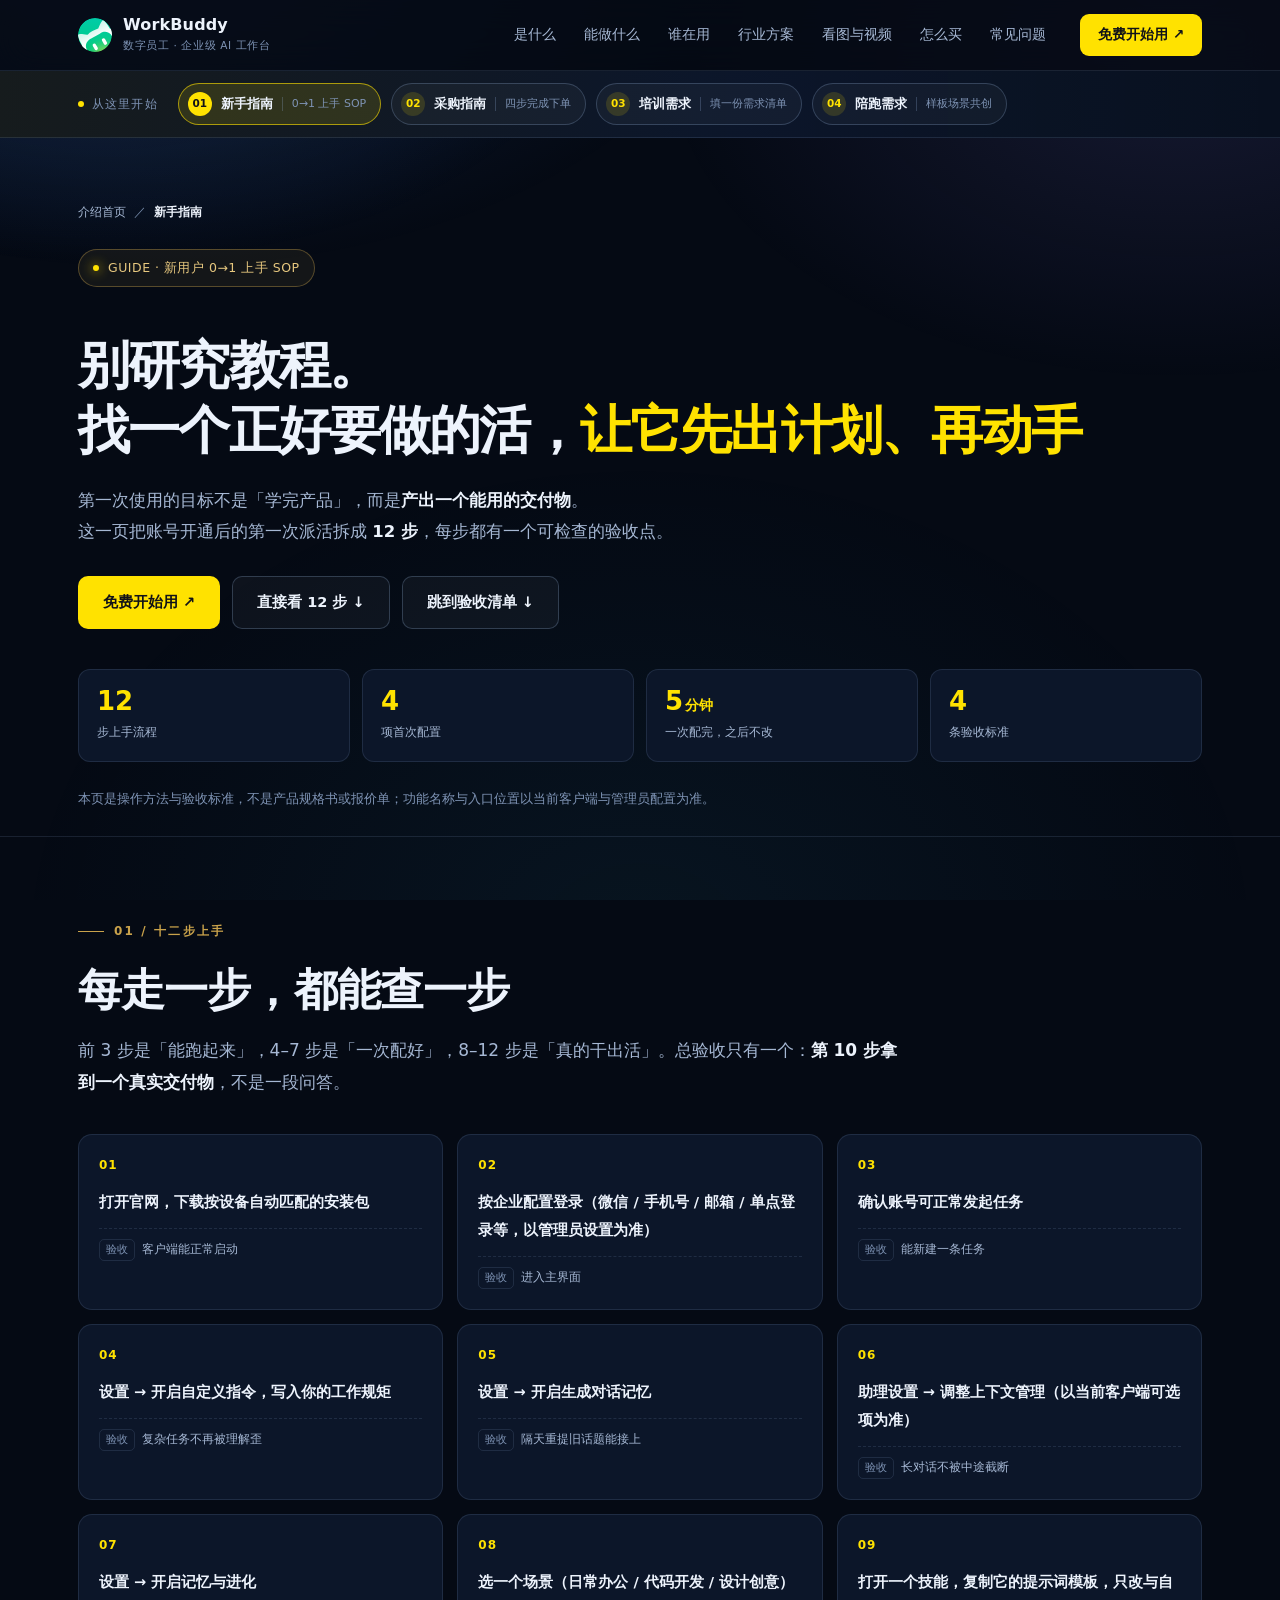
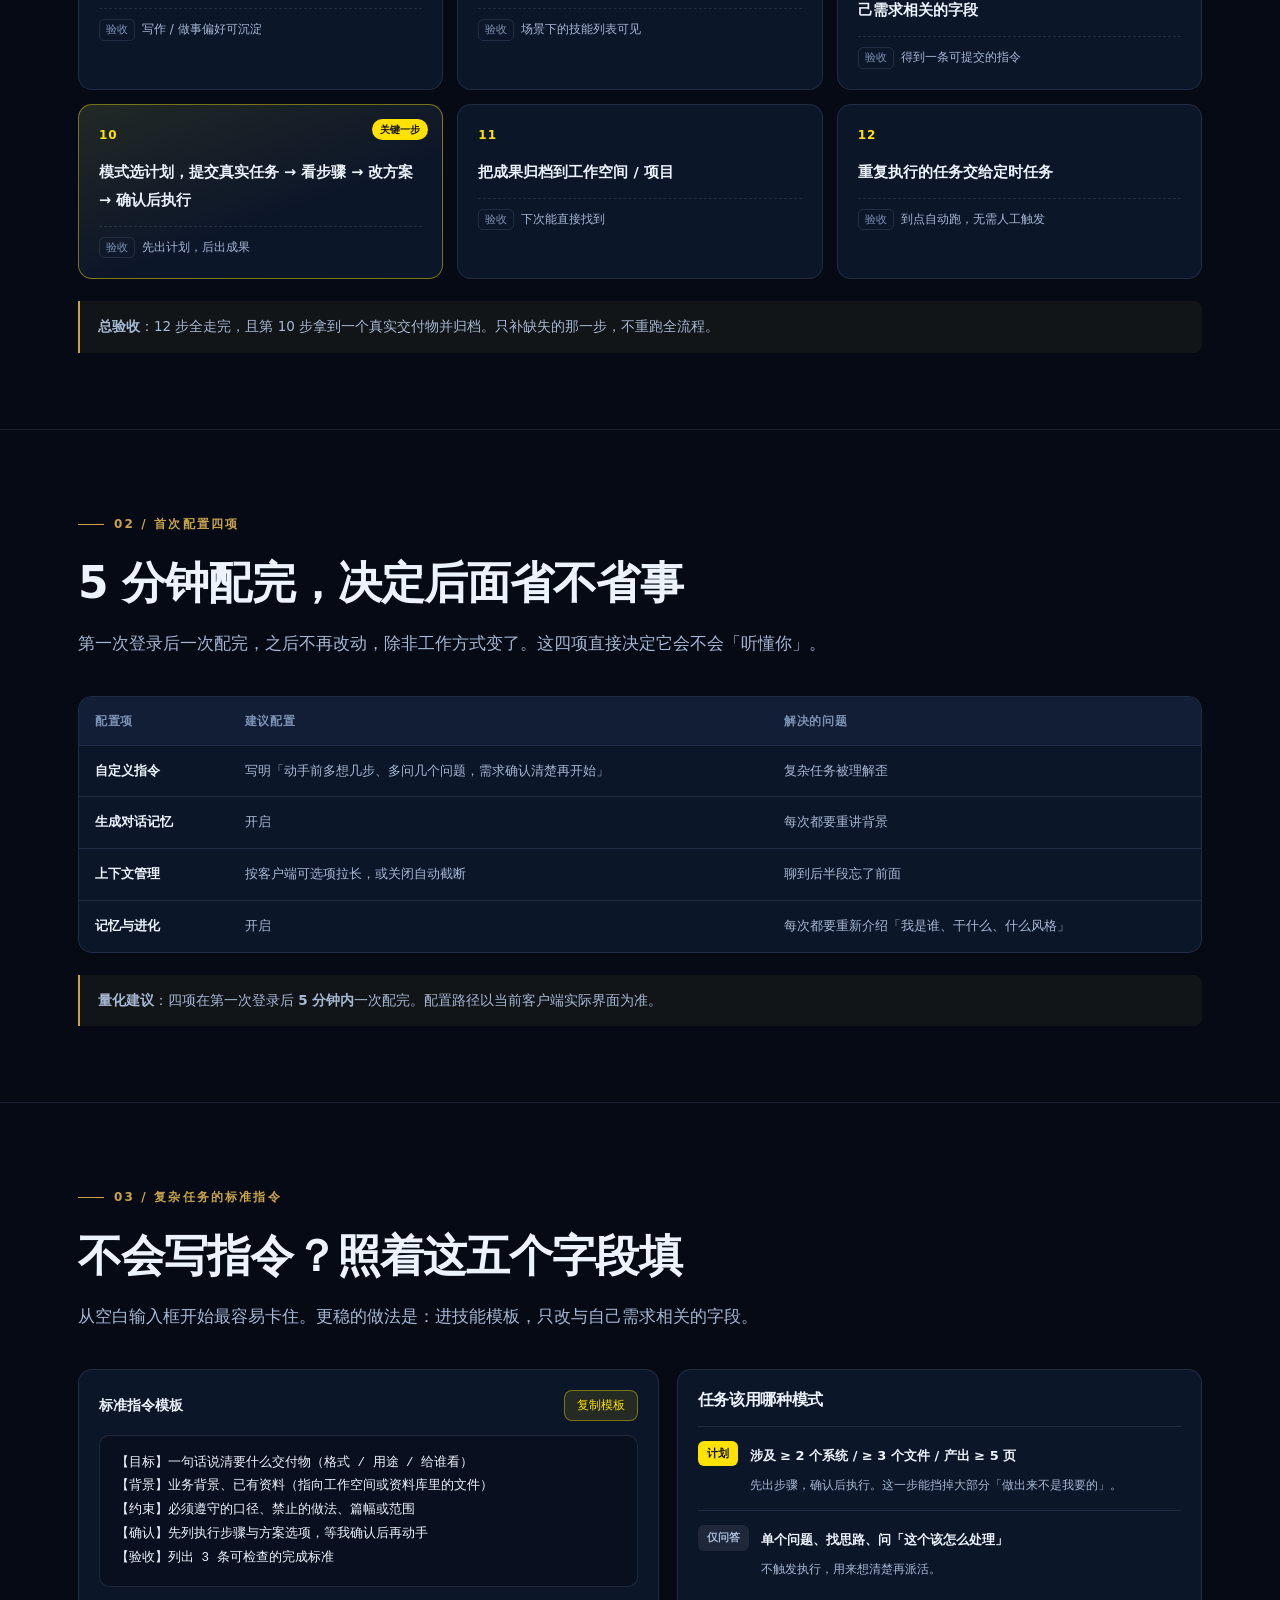
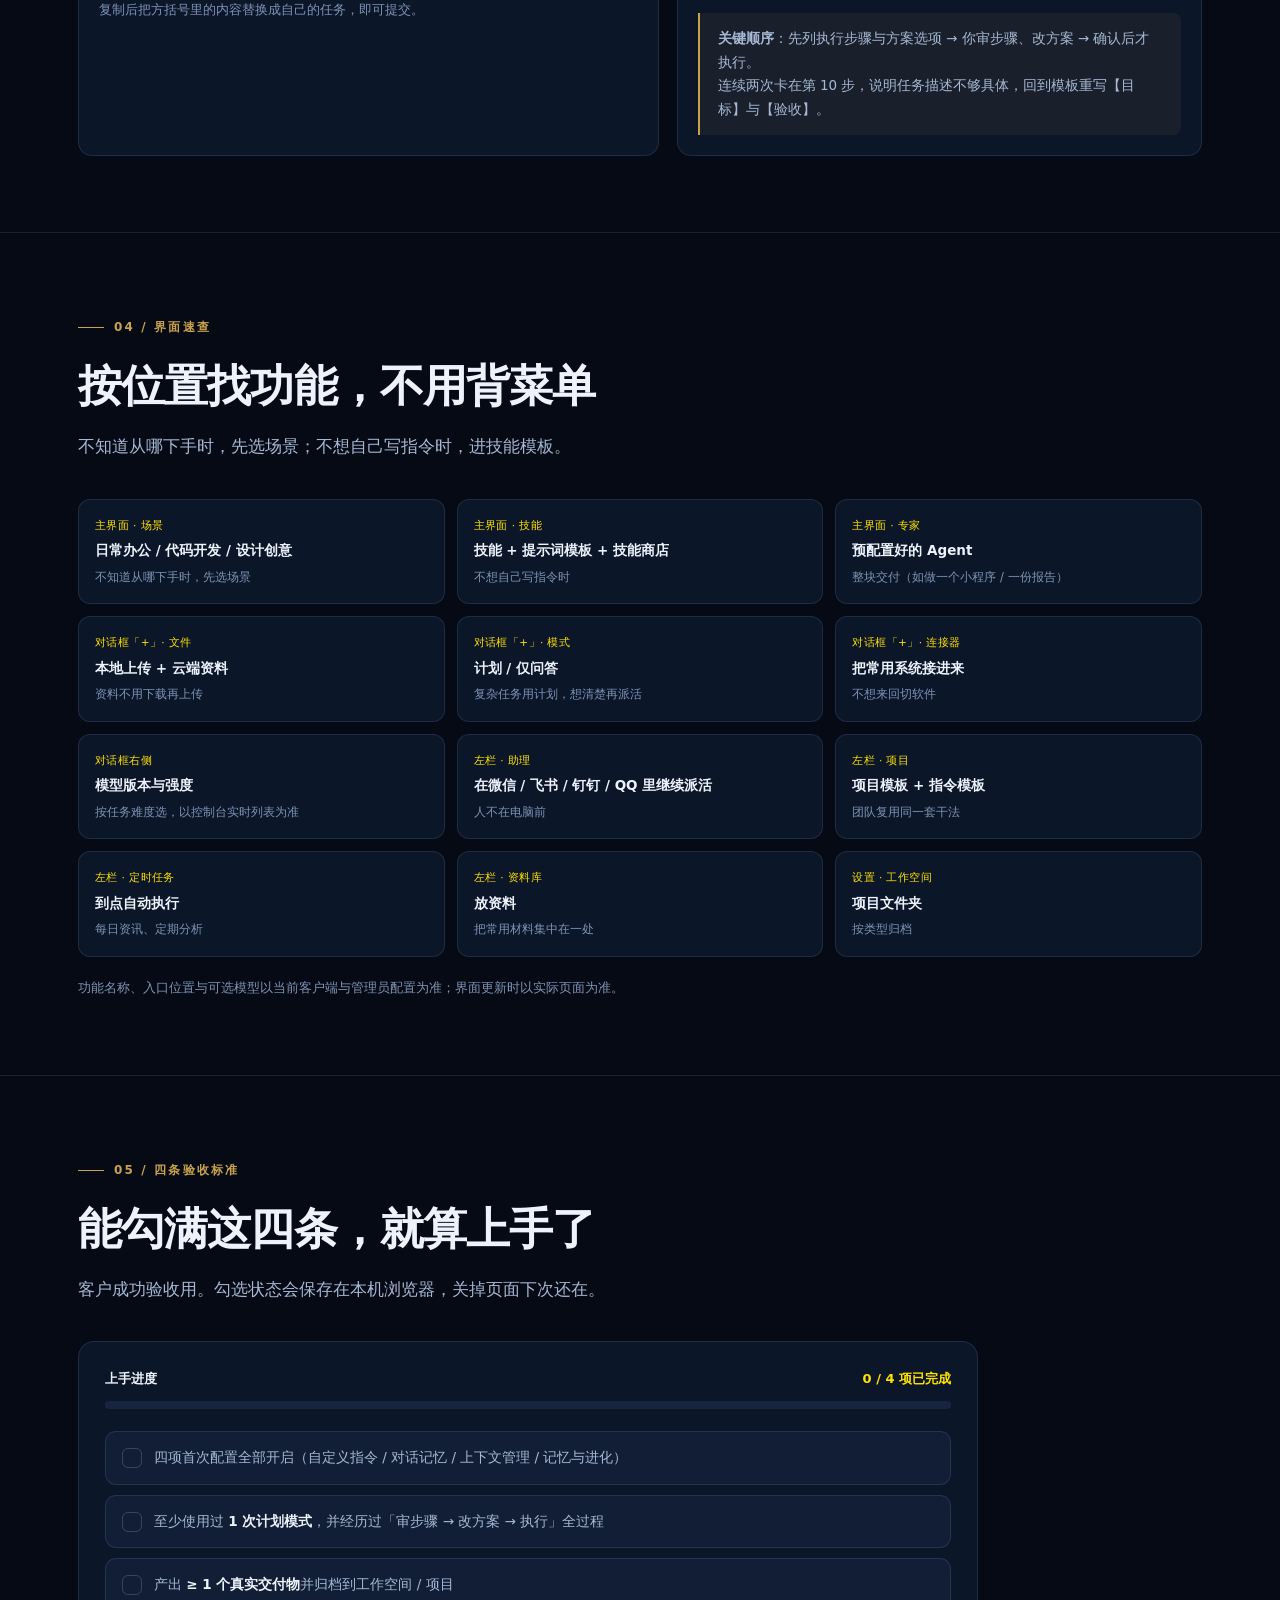
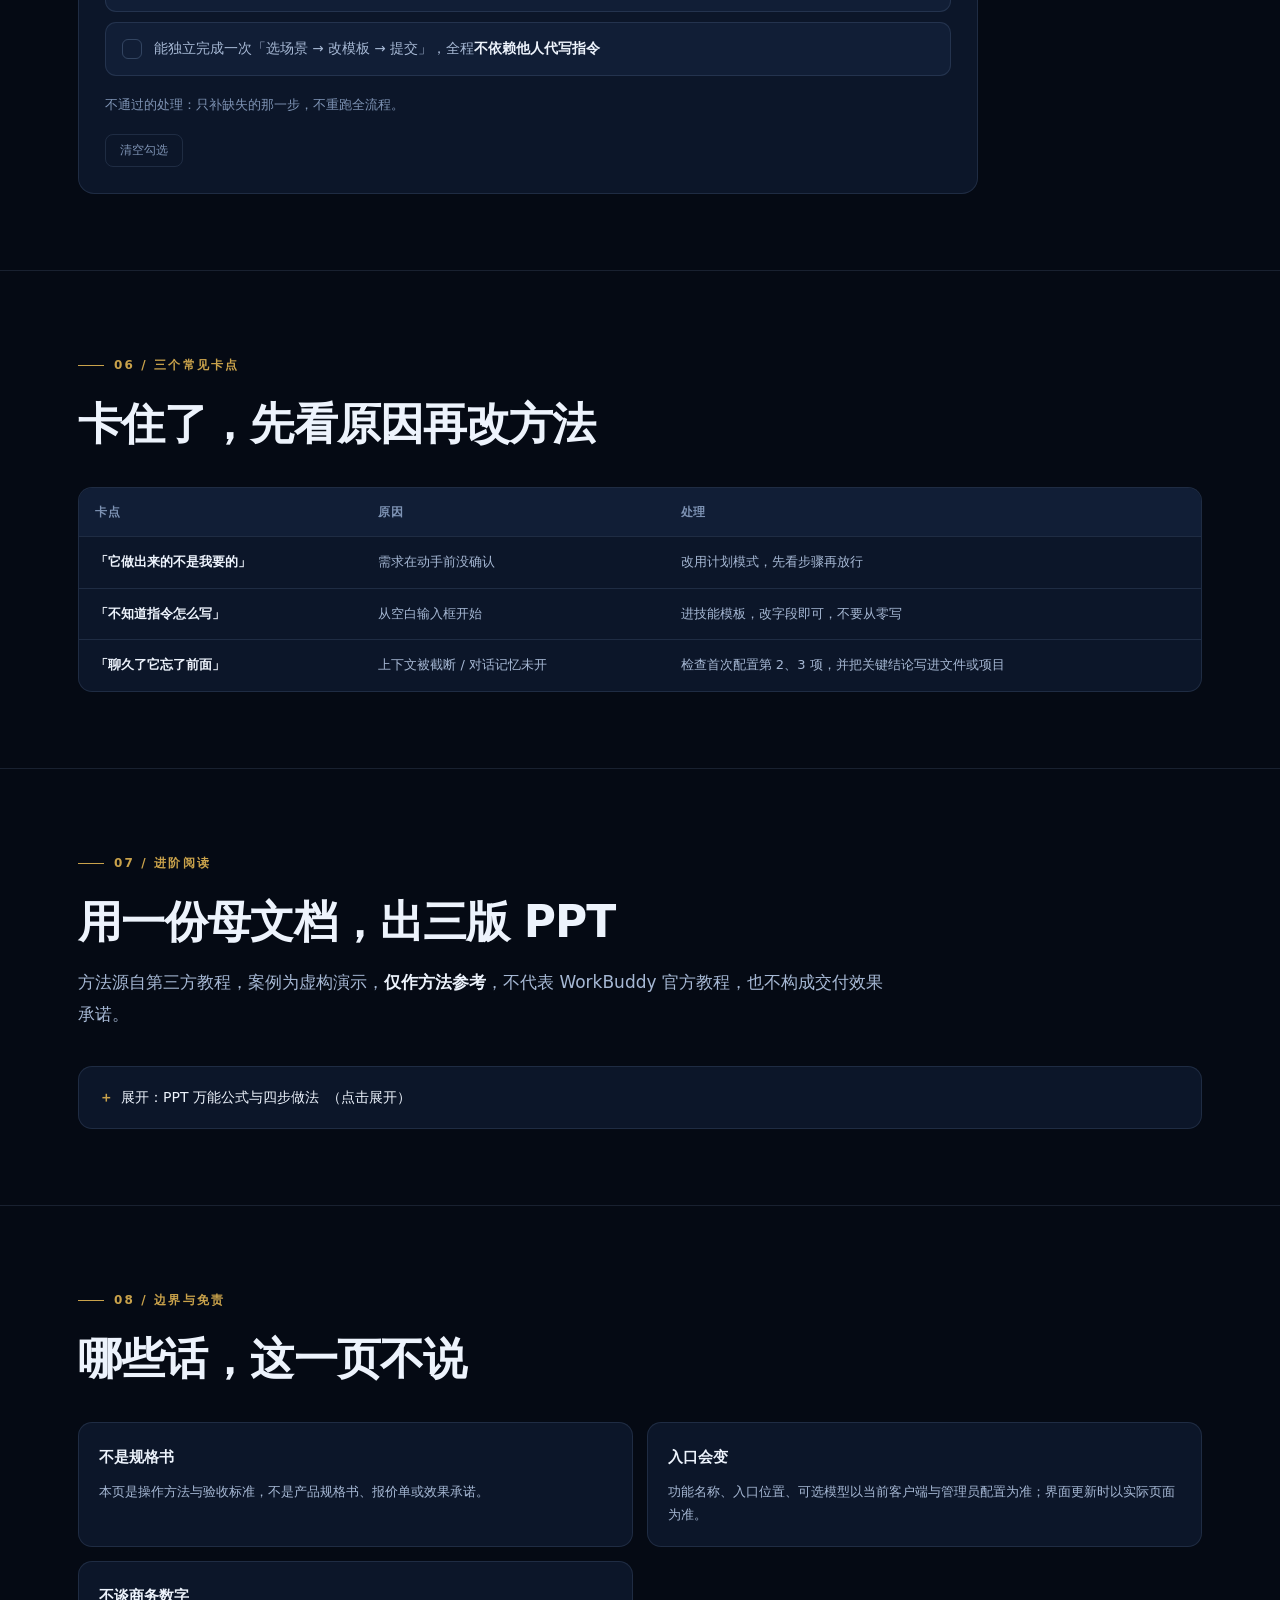
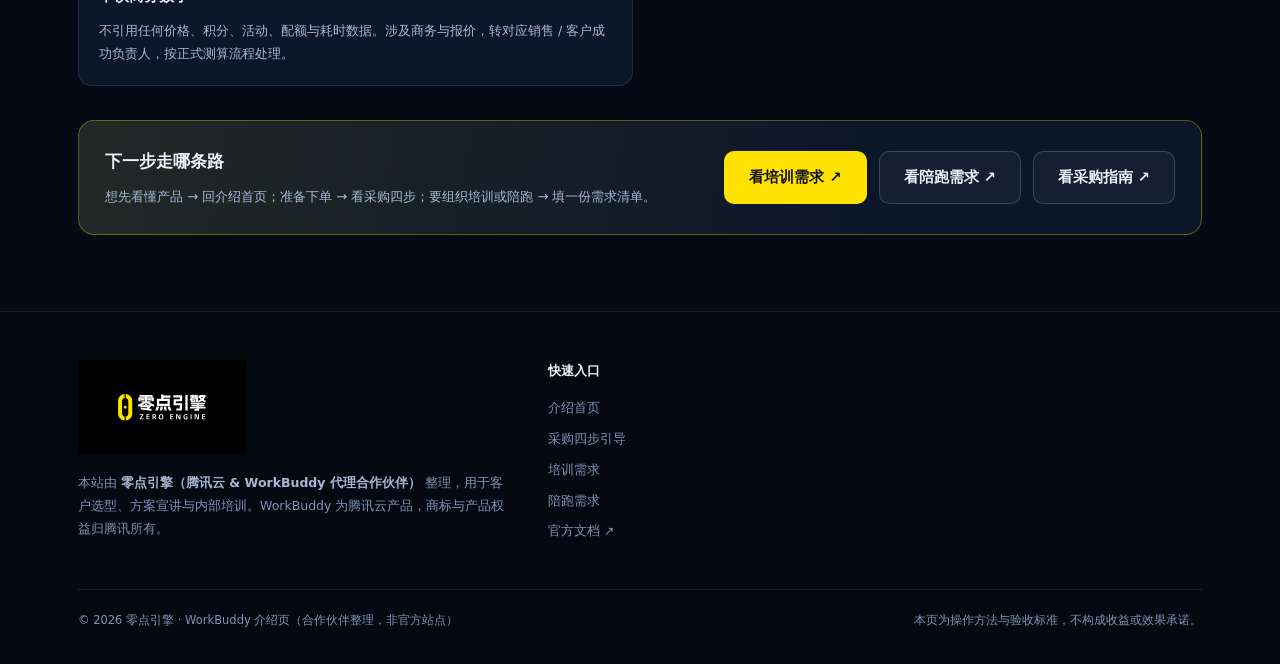
==== commit 4e720385: "feat: 导航胶囊条 + 新手/培训/陪跑三个二级页" ====
--- a/guide.html
+++ b/guide.html
@@ -215,7 +215,7 @@
             </tbody>
           </table>
         </div>
-        <p class="small" style="margin-top:16px">来源：第三方教程《WorkBuddy 做 PPT 的万能公式》（公众号「明天的AI」，2026-10-26）方法提炼。对外演示以你方当前默认 / 授权模型为准；品牌标识引用官方资产，不截取第三方图片。</p>
+        <p class="small" style="margin-top:16px">方法仅作参考，不代表 WorkBuddy 官方教程，也不构成交付效果承诺；对外演示以你方当前默认 / 授权模型为准；品牌标识引用官方资产，不截取第三方图片。</p>
       </div>
     </details>
   </div>
@@ -232,7 +232,6 @@
       <div class="g-bcard"><b>不是规格书</b><p>本页是操作方法与验收标准，不是产品规格书、报价单或效果承诺。</p></div>
       <div class="g-bcard"><b>入口会变</b><p>功能名称、入口位置、可选模型以当前客户端与管理员配置为准；界面更新时以实际页面为准。</p></div>
       <div class="g-bcard"><b>不谈商务数字</b><p>不引用任何价格、积分、活动、配额与耗时数据。涉及商务与报价，转对应销售 / 客户成功负责人，按正式测算流程处理。</p></div>
-      <div class="g-bcard"><b>来源标注</b><p>方法整理自第三方公开体验文（公众号「Git源宝」，2026-09-24）与第三方 PPT 教程（2026-10-26），已剔除其时点数字；对外引用原文观点须注明出处与日期。</p></div>
     </div>
     <div class="g-next">
       <div><b>下一步走哪条路</b><p>想先看懂产品 → 回介绍首页；准备下单 → 看采购四步；要组织培训或陪跑 → 填一份需求清单。</p></div>
